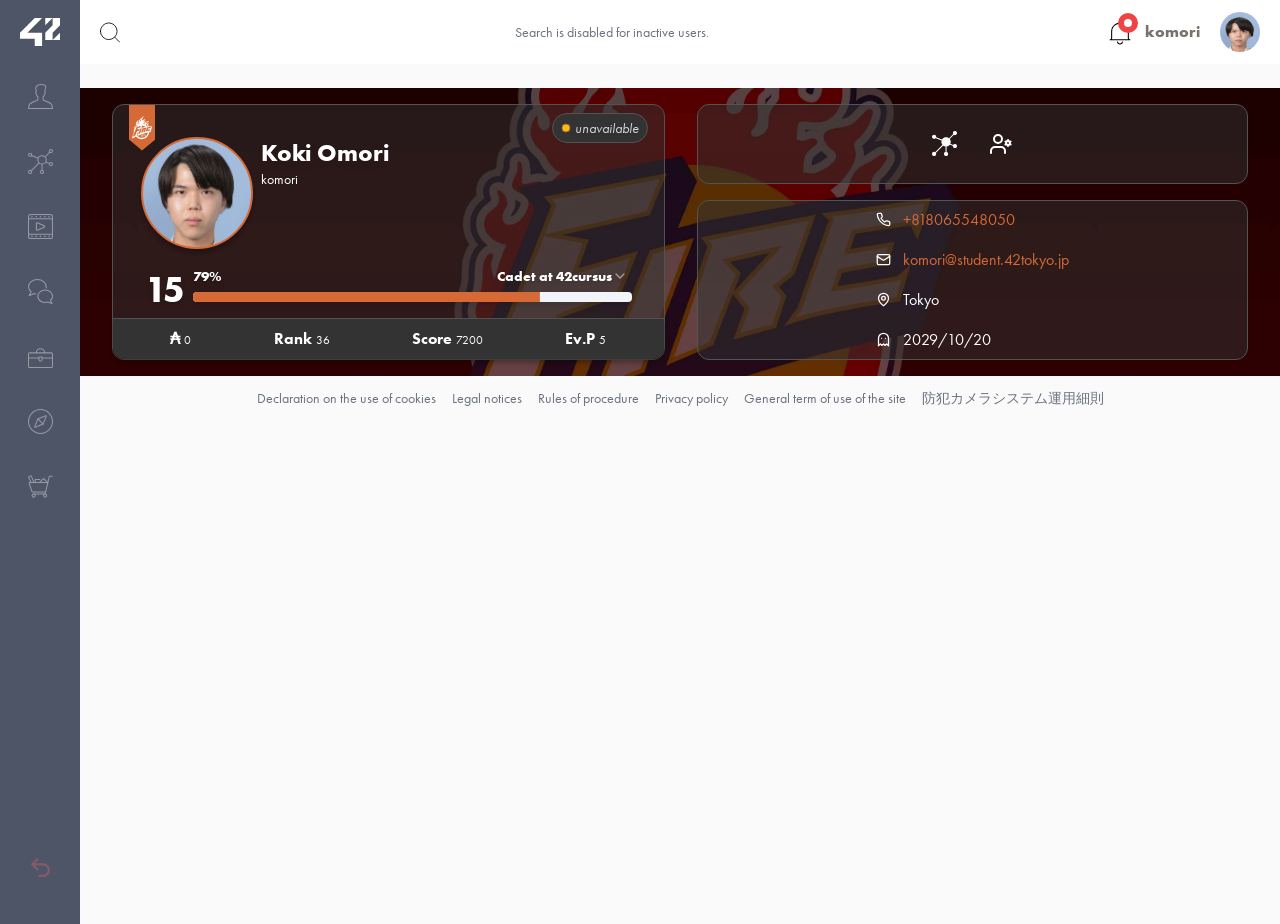
==== 02_profile.html @ 43458f04 "Add files via upload" ====
<!DOCTYPE html> <html lang=en><!--
 Page saved with SingleFile 
 url: https://profile-v3.intra.42.fr/ 
 saved date: Sat Oct 24 2026 20:33:56 GMT+0900 (日本標準時)
--><meta charset=utf-8>
<meta name=viewport content="width=device-width, initial-scale=1.0">
<title>42 | Profile</title>
<style>@tailwind base;@tailwind components;@tailwind utilities;*,:before,:after{box-sizing:border-box;border-width:0;border-style:solid;border-color:#e5e7eb}html,:host{line-height:1.5;-webkit-text-size-adjust:100%;-moz-tab-size:4;-o-tab-size:4;tab-size:4;font-family:futura-pt;font-feature-settings:normal;font-variation-settings:normal;-webkit-tap-highlight-color:transparent}body{margin:0;line-height:inherit}a{color:inherit;text-decoration:inherit}b{font-weight:bolder}button{font-family:inherit;font-feature-settings:inherit;font-variation-settings:inherit;font-size:100%;font-weight:inherit;line-height:inherit;color:inherit;margin:0;padding:0}button{text-transform:none}button,[type=button]{-webkit-appearance:button;background-color:transparent;background-image:none}:-moz-focusring{outline:auto}:-moz-ui-invalid{box-shadow:none}::-webkit-inner-spin-button,::-webkit-outer-spin-button{height:auto}::-webkit-search-decoration{-webkit-appearance:none}::-webkit-file-upload-button{-webkit-appearance:button;font:inherit}h1,h2,p{margin:0}ol{list-style:none;margin:0}input::-moz-placeholder,textarea::-moz-placeholder{opacity:1;color:#9ca3af}button{cursor:pointer}:disabled{cursor:default}img,svg,iframe{display:block;vertical-align:middle}img{max-width:100%}:root{--background:0 0% 100%;--muted-foreground:215.4 16.3% 46.9%;--border:214.3 31.8% 91.4%;--input:214.3 31.8% 91.4%;--secondary:210 40% 96.1%;--legacy-destructive:353.8,60%,61.8%;--legacy-main:180.6,100%,36.9%;--ring:215 20.2% 65.1%}:root{--background:0 0% 100%;--muted-foreground:215.4 16.3% 46.9%;--border:214.3 31.8% 91.4%;--input:214.3 31.8% 91.4%;--secondary:210 40% 96.1%;--ring:215 20.2% 65.1%}*{border-color:hsl(var(--border))}#root{width:100%}body{background-color:hsl(var(--background));--tw-text-opacity:1;color:rgb(0 0 0/var(--tw-text-opacity));font-feature-settings:"rlig"1,"calt"1;height:100vh}*,:before,:after{--tw-translate-x:0;--tw-translate-y:0;--tw-rotate:0;--tw-skew-x:0;--tw-skew-y:0;--tw-scale-x:1;--tw-scale-y:1;--tw-ring-inset: ;--tw-ring-offset-width:0px;--tw-ring-offset-color:#fff;--tw-ring-color:rgb(59 130 246/.5);--tw-ring-offset-shadow:0 0#0000;--tw-ring-shadow:0 0#0000;--tw-shadow:0 0#0000;--tw-blur: ;--tw-brightness: ;--tw-contrast: ;--tw-grayscale: ;--tw-hue-rotate: ;--tw-invert: ;--tw-saturate: ;--tw-sepia: ;--tw-drop-shadow: }::backdrop{--tw-translate-x:0;--tw-translate-y:0;--tw-rotate:0;--tw-skew-x:0;--tw-skew-y:0;--tw-scale-x:1;--tw-scale-y:1;--tw-ring-inset: ;--tw-ring-offset-width:0px;--tw-ring-offset-color:#fff;--tw-ring-color:rgb(59 130 246/.5);--tw-ring-offset-shadow:0 0#0000;--tw-ring-shadow:0 0#0000;--tw-shadow:0 0#0000;--tw-blur: ;--tw-brightness: ;--tw-contrast: ;--tw-grayscale: ;--tw-hue-rotate: ;--tw-invert: ;--tw-saturate: ;--tw-sepia: ;--tw-drop-shadow: }.prose :where(ol[type=A s]):not(:where([class~=not-prose],[class~=not-prose] *)){list-style-type:upper-alpha}.prose :where(ol[type=a s]):not(:where([class~=not-prose],[class~=not-prose] *)){list-style-type:lower-alpha}.prose :where(ol[type=I s]):not(:where([class~=not-prose],[class~=not-prose] *)){list-style-type:upper-roman}.prose :where(ol[type=i s]):not(:where([class~=not-prose],[class~=not-prose] *)){list-style-type:lower-roman}.fixed{position:fixed}.absolute{position:absolute}.relative{position:relative}.left-1\/2{left:50%}.left-4{left:1rem}.left-\[-100\%\]{left:-100%}.right-0{right:0}.right-4{right:1rem}.top-0{top:0}.top-1\/2{top:50%}.top-2{top:.5rem}.z-40{z-index:40}.z-50{z-index:50}.z-\[100\]{z-index:100}.mb-1{margin-bottom:.25rem}.mr-2{margin-right:.5rem}.mr-5{margin-right:1.25rem}.mr-\[-5px\]{margin-right:-5px}.mt-\[-5px\]{margin-top:-5px}.flex{display:flex}.grid{display:grid}.hidden{display:none}.aspect-square{aspect-ratio:1/1}.h-1\/2{height:50%}.h-10{height:2.5rem}.h-16{height:4rem}.h-2\.5{height:.625rem}.h-4{height:1rem}.h-5{height:1.25rem}.h-52{height:13rem}.h-6{height:1.5rem}.h-8{height:2rem}.h-full{height:100%}.max-h-screen{max-height:100vh}.min-h-screen{min-height:100vh}.w-10{width:2.5rem}.w-20{width:5rem}.w-4{width:1rem}.w-5{width:1.25rem}.w-52{width:13rem}.w-full{width:100%}.flex-1{flex:1 1 0%}.shrink-0{flex-shrink:0}.grow{flex-grow:1}.-translate-x-1\/2{--tw-translate-x:-50%}.-translate-y-1\/2{--tw-translate-y:-50%;transform:translate(var(--tw-translate-x),var(--tw-translate-y)) rotate(var(--tw-rotate)) skew(var(--tw-skew-x)) skewY(var(--tw-skew-y)) scaleX(var(--tw-scale-x)) scaleY(var(--tw-scale-y))}@keyframes pulse{50%{opacity:.5}}@keyframes spin{to{transform:rotate(360deg)}}.cursor-default{cursor:default}.cursor-pointer{cursor:pointer}.flex-row{flex-direction:row}.flex-col{flex-direction:column}.flex-col-reverse{flex-direction:column-reverse}.place-items-center{place-items:center}.items-end{align-items:flex-end}.items-center{align-items:center}.justify-center{justify-content:center}.justify-between{justify-content:space-between}.justify-around{justify-content:space-around}.gap-1{gap:.25rem}.gap-2{gap:.5rem}.gap-3{gap:.75rem}.gap-4{gap:1rem}.gap-6{gap:1.5rem}.overflow-hidden{overflow:hidden}.overflow-x-auto{overflow-x:auto}.rounded{border-radius:.25rem}.rounded-full{border-radius:9999px}.rounded-xl{border-radius:.75rem}.rounded-b-xl{border-bottom-right-radius:.75rem;border-bottom-left-radius:.75rem}.border{border-width:1px}.border-2{border-width:2px}.border-t{border-top-width:1px}.border-none{border-style:none}.border-ft-gray-border{--tw-border-opacity:1;border-color:rgb(83 83 83/var(--tw-border-opacity))}.border-input{border-color:hsl(var(--input))}.border-neutral-600{--tw-border-opacity:1;border-color:rgb(82 82 82/var(--tw-border-opacity))}.border-t-neutral-600{--tw-border-opacity:1;border-top-color:rgb(82 82 82/var(--tw-border-opacity))}.bg-\[\#4E5566\]{--tw-bg-opacity:1;background-color:rgb(78 85 102/var(--tw-bg-opacity))}.bg-ft-black{--tw-bg-opacity:1;background-color:rgb(18 18 18/var(--tw-bg-opacity))}.bg-ft-gray{--tw-bg-opacity:1;background-color:rgb(51 51 51/var(--tw-bg-opacity))}.bg-ft-gray\/50{background-color:#33333380}.bg-gray-300{--tw-bg-opacity:1;background-color:rgb(209 213 219/var(--tw-bg-opacity))}.bg-red-500{--tw-bg-opacity:1;background-color:rgb(239 68 68/var(--tw-bg-opacity))}.bg-secondary{background-color:hsl(var(--secondary))}.bg-transparent{background-color:transparent}.bg-white{--tw-bg-opacity:1;background-color:rgb(255 255 255/var(--tw-bg-opacity))}.bg-cover{background-size:cover}.bg-center{background-position:center}.bg-no-repeat{background-repeat:no-repeat}.fill-white{fill:#fff}.stroke-white{stroke:#fff}.p-4{padding:1rem}.px-1{padding-left:.25rem;padding-right:.25rem}.px-2{padding-left:.5rem;padding-right:.5rem}.px-4{padding-left:1rem;padding-right:1rem}.px-5{padding-left:1.25rem;padding-right:1.25rem}.px-8{padding-left:2rem;padding-right:2rem}.py-1{padding-top:.25rem;padding-bottom:.25rem}.py-2{padding-top:.5rem;padding-bottom:.5rem}.py-3{padding-top:.75rem;padding-bottom:.75rem}.py-4{padding-top:1rem;padding-bottom:1rem}.py-5{padding-top:1.25rem;padding-bottom:1.25rem}.py-6{padding-top:1.5rem;padding-bottom:1.5rem}.pb-16{padding-bottom:4rem}.pl-20{padding-left:5rem}.pl-7{padding-left:1.75rem}.pr-1{padding-right:.25rem}.pt-16{padding-top:4rem}.pt-8{padding-top:2rem}.text-center{text-align:center}.font-bold{font-family:futura-pt-bold}.text-2xl{font-size:1.5rem;line-height:2rem}.text-4xl{font-size:2.25rem;line-height:2.5rem}.text-sm{font-size:.875rem;line-height:1.25rem}.text-xs{font-size:.75rem;line-height:1rem}.font-bold{font-weight:700}.italic{font-style:italic}.text-black{--tw-text-opacity:1;color:rgb(0 0 0/var(--tw-text-opacity))}.text-gray-300{--tw-text-opacity:1;color:rgb(209 213 219/var(--tw-text-opacity))}.text-gray-500{--tw-text-opacity:1;color:rgb(107 114 128/var(--tw-text-opacity))}.text-legacy-main{color:hsl(var(--legacy-main))}.text-stone-500{--tw-text-opacity:1;color:rgb(120 113 108/var(--tw-text-opacity))}.text-white{--tw-text-opacity:1;color:rgb(255 255 255/var(--tw-text-opacity))}.opacity-40{opacity:.4}.opacity-50{opacity:.5}.shadow-base{--tw-shadow:0px 4px 4px 0px rgba(0,0,0,.25);box-shadow:var(--tw-ring-offset-shadow,0 0#0000),var(--tw-ring-shadow,0 0#0000),var(--tw-shadow)}.shadow-text-base{--tw-shadow:0px 4px 4px rgba(0,0,0,.25);box-shadow:var(--tw-ring-offset-shadow,0 0#0000),var(--tw-ring-shadow,0 0#0000),var(--tw-shadow)}.ring-offset-background{--tw-ring-offset-color:hsl(var(--background))}.drop-shadow-md{--tw-drop-shadow:drop-shadow(0 4px 3px rgb(0 0 0/.07)) drop-shadow(0 2px 2px rgb(0 0 0/.06));filter:var(--tw-blur) var(--tw-brightness) var(--tw-contrast) var(--tw-grayscale) var(--tw-hue-rotate) var(--tw-invert) var(--tw-saturate) var(--tw-sepia) var(--tw-drop-shadow)}.transition{transition-property:color,background-color,border-color,text-decoration-color,fill,stroke,opacity,box-shadow,transform,filter,backdrop-filter,-webkit-backdrop-filter}.duration-1000{transition-duration:1s}.ease-out{transition-timing-function:cubic-bezier(0,0,.2,1)}@keyframes enter{0%{opacity:var(--tw-enter-opacity,1);transform:translate3d(var(--tw-enter-translate-x,0),var(--tw-enter-translate-y,0),0) scale3d(var(--tw-enter-scale,1),var(--tw-enter-scale,1),var(--tw-enter-scale,1)) rotate(var(--tw-enter-rotate,0))}}@keyframes exit{to{opacity:var(--tw-exit-opacity,1);transform:translate3d(var(--tw-exit-translate-x,0),var(--tw-exit-translate-y,0),0) scale3d(var(--tw-exit-scale,1),var(--tw-exit-scale,1),var(--tw-exit-scale,1)) rotate(var(--tw-exit-rotate,0))}}.duration-1000{animation-duration:1s}.ease-out{animation-timing-function:cubic-bezier(0,0,.2,1)}.placeholder\:text-muted-foreground::-moz-placeholder{color:hsl(var(--muted-foreground))}.placeholder\:text-muted-foreground::placeholder{color:hsl(var(--muted-foreground))}.placeholder\:text-neutral-300::-moz-placeholder{--tw-text-opacity:1;color:rgb(212 212 212/var(--tw-text-opacity))}.hover\:fill-legacy-main:hover{fill:hsl(var(--legacy-main))}.hover\:stroke-legacy-main:hover{stroke:hsl(var(--legacy-main))}.hover\:text-emerald-500:hover{--tw-text-opacity:1;color:rgb(16 185 129/var(--tw-text-opacity))}.hover\:text-legacy-main:hover{color:hsl(var(--legacy-main))}.hover\:underline:hover{text-decoration-line:underline}.hover\:opacity-100:hover{opacity:1}.focus\:outline-none:focus{outline:2px solid transparent;outline-offset:2px}.focus\:ring-0:focus{--tw-ring-offset-shadow:var(--tw-ring-inset)0 0 0 var(--tw-ring-offset-width) var(--tw-ring-offset-color);--tw-ring-shadow:var(--tw-ring-inset)0 0 0 calc(0px + var(--tw-ring-offset-width)) var(--tw-ring-color);box-shadow:var(--tw-ring-offset-shadow),var(--tw-ring-shadow),var(--tw-shadow,0 0#0000)}.focus\:ring-ring:focus{--tw-ring-color:hsl(var(--ring))}.focus\:ring-offset-0:focus{--tw-ring-offset-width:0px}.disabled\:cursor-not-allowed:disabled{cursor:not-allowed}.disabled\:opacity-50:disabled{opacity:.5}@media (min-width:640px){.sm\:bottom-0{bottom:0}.sm\:right-0{right:0}.sm\:top-auto{top:auto}.sm\:flex-row{flex-direction:row}.sm\:flex-col{flex-direction:column}.sm\:gap-3{gap:.75rem}}@media (min-width:768px){.md\:left-0{left:0}.md\:block{display:block}.md\:flex{display:flex}.md\:hidden{display:none}.md\:h-40{height:10rem}.md\:w-40{width:10rem}.md\:w-auto{width:auto}.md\:max-w-\[420px\]{max-width:420px}.md\:gap-8{gap:2rem}.md\:px-8{padding-left:2rem;padding-right:2rem}.md\:pl-20{padding-left:5rem}}@media (min-width:1024px){.lg\:h-28{height:7rem}.lg\:w-28{width:7rem}.lg\:flex-row{flex-direction:row}.lg\:gap-4{gap:1rem}.lg\:py-0{padding-top:0;padding-bottom:0}.lg\:pl-2{padding-left:.5rem}.lg\:text-left{text-align:left}}@media (min-width:1280px){.xl\:h-72{height:18rem}.xl\:flex-row{flex-direction:row}.xl\:py-0{padding-top:0;padding-bottom:0}}@keyframes rotation{0%{transform:rotate(0)}50%{transform:rotate(359deg)}to{transform:rotate(0)}}#root{height:100%;background-color:#fafafa}.sidebar-animation,.content-animation{transition:all .3s cubic-bezier(.445,.05,.55,.95)}@keyframes overlayShow{0%{opacity:0}to{opacity:1}}@keyframes contentShow{0%{opacity:0;transform:translate(-50%,-48%) scale(.96)}to{opacity:1;transform:translate(-50%,-50%) scale(1)}}@keyframes tail_fin{0%{transform:scale(var(--fish-tail)) rotate(-45deg) rotateY(-25deg)}to{transform:scale(var(--fish-tail)) rotate(-45deg) rotateY(25deg)}}@keyframes mouth{0%{transform:rotate(var(--fish-mouth-angle)) scaleY(.3) scaleX(var(--fish-mouth))}to{transform:rotate(var(--fish-mouth-angle)) scaleY(1.3) scaleX(var(--fish-mouth))}}@keyframes swim_right{0%{transform:scaleX(1) translate(25vw) scale(var(--fish-size))}to{transform:scaleX(1) translate(110vw) scale(var(--fish-size))}}@keyframes swim_left{0%{transform:scaleX(-1) translate(-110vw) scale(var(--fish-size))}to{transform:scaleX(-1) translate(25vw) scale(var(--fish-size))}}</style>
<style data-react-helmet=true>@font-face{font-family:"futura-pt";src:url([data-uri])format("woff2");font-style:normal;font-weight:700;font-stretch:normal}@font-face{font-family:"futura-pt";src:url([data-uri])format("woff2");font-style:normal;font-weight:400;font-stretch:normal}@font-face{font-family:"futura-pt";src:url([data-uri])format("woff2");font-style:italic;font-weight:400;font-stretch:normal}@font-face{font-family:"futura-pt-bold";src:url([data-uri])format("woff2");font-style:normal;font-weight:700;font-stretch:normal}</style><style>@keyframes _spin_1nqjn_1{0%{transform:rotate(0)}to{transform:rotate(360deg)}}@keyframes _wave_1nqjn_1{0%{transform:rotate(0)}50%{transform:rotate(20deg)}to{transform:rotate(0)}}@keyframes _heartBeat_1nqjn_1{0%{transform:scale(1)}50%{transform:scale(1.08)}to{transform:scale(1)}}@keyframes _flash_1nqjn_1{0%,50%,to{opacity:1}25%,75%{opacity:.2}}@keyframes _bounce_1nqjn_1{0%,20%,53%,to{transform:translate(0,0)}40%,43%{transform:translateY(-30px) scaleY(1.1)}70%{transform:translateY(-15px) scaleY(1.05)}80%{transform:translate(0,0) scaleY(.95)}90%{transform:translateY(-4px) scaleY(1.02)}}@keyframes _rubberBand_1nqjn_1{0%{transform:scale(1)}30%{transform:scale(1.25,.75)}40%{transform:scale(.75,1.25)}50%{transform:scale(1.15,.85)}65%{transform:scale(.95,1.05)}75%{transform:scale(1.05,.95)}to{transform:scale(1)}}@keyframes _headShake_1nqjn_1{0%{transform:translate(0)}6.5%{transform:translate(-6px) rotateY(-9deg)}18.5%{transform:translate(5px) rotateY(7deg)}31.5%{transform:translate(-3px) rotateY(-5deg)}43.5%{transform:translate(2px) rotateY(3deg)}50%{transform:translate(0)}}@keyframes _tada_1nqjn_1{0%{transform:scale(1)}10%,20%{transform:scale3d(.9,.9,.9) rotate(-3deg)}30%,50%,70%,90%{transform:scale3d(1.1,1.1,1.1) rotate(3deg)}40%,60%,80%{transform:scale3d(1.1,1.1,1.1) rotate(-3deg)}to{transform:scale(1)}}</style><meta name=referrer content=no-referrer><link rel=icon type=image/svg+xml href="[data-uri]"><style>.sf-hidden{display:none!important}</style><link rel=canonical href=https://profile-v3.intra.42.fr/><meta http-equiv=content-security-policy content="default-src 'none'; font-src 'self' data:; img-src 'self' data:; style-src 'unsafe-inline'; media-src 'self' data:; script-src 'unsafe-inline' data:; object-src 'self' data:; frame-src 'self' data:; form-action 'none'; base-uri 'none';"></head>
<body>
 <div id=improved-intra-v3-incompatibility-warning><span>Improved Intra is not compatible with Intra v3 and probably never will be. We recommend </span><a href=https://profile.intra.42.fr/v3_early_access>switching back to Intra v2</a><span> for a better experience.</span><button id=improved-intra-v3-incompatibility-warning-close style="float:right;padding:0px 6px">✕</button></div><div id=root><div class=App><span id=licorns class="absolute top-1/2 left-1/2 -translate-x-1/2 -translate-y-1/2 z-50"></span><div class="fixed top-0 flex flex-col items-center z-50 w-20"><a href=https://profile-v3.intra.42.fr/ class="bg-[#4E5566] h-16 w-full flex items-center justify-center"><svg xmlns=http://www.w3.org/2000/svg xml:space=preserve viewBox="0 0 137.6 96.6" fill=#fff stroke=transparent width=40 height=32><path d="M229.2 443.9h50.7v25.4h25.3v-45.9h-50.6l50.6-50.7h-25.3l-50.7 50.7zM316.1 398.1l25.3-25.4h-25.3z" fill=#fff transform="translate(-229.2 -372.7)"></path><path d="m341.4 398.1-25.3 25.3v25.3h25.3v-25.3l25.4-25.3v-25.4h-25.4zM366.8 423.4l-25.4 25.3h25.4z" fill=#fff transform="translate(-229.2 -372.7)"></path></svg></a><div class="md:left-0 relative sidebar-animation w-full left-[-100%]" data-burger-open=false><div class="bg-[#4E5566] h-full min-h-screen flex flex-col justify-between"><div class="flex flex-col w-full"><a href=https://profile-v3.intra.42.fr/ class="py-5 w-full flex justify-center hover:opacity-100 opacity-40"><svg xmlns=http://www.w3.org/2000/svg viewBox="0 0 24 24" width=25 height=25 fill=none stroke=#fff><path fill=none stroke=#fff stroke-linecap=round stroke-linejoin=round d="M23.5 23.5a10.135 10.135 0 0 0-1-4.057c-.746-1.492-4-2.5-8-4v-3a3.75 3.75 0 0 0 1.5-3c.5 0 1-2 0-2.5 0-.3 1.339-2.8 1-4.5-.5-2.5-7.5-2.5-8-.5-3 0-1 4.594-1 5-1 .5-.5 2.5 0 2.5a3.75 3.75 0 0 0 1.5 3v3c-4 1.5-7.255 2.508-8 4a10.135 10.135 0 0 0-1 4.057Z"></path></svg></a><a href=https://projects.intra.42.fr/ class="py-5 w-full flex justify-center hover:opacity-100 opacity-40"><svg xmlns=http://www.w3.org/2000/svg viewBox="0 0 24 24" width=25 height=25 fill=none stroke=#fff><path fill=none stroke=#fff stroke-linecap=round stroke-linejoin=round d="M9.499 10.499a4 4 0 1 0 8 0 4 4 0 1 0-8 0ZM.5 5.499a1.5 1.5 0 1 0 3 0 1.5 1.5 0 1 0-3 0ZM20.5 1.999a1.5 1.5 0 1 0 3 0 1.5 1.5 0 1 0-3 0ZM.5 21.999a1.5 1.5 0 1 0 3 0 1.5 1.5 0 1 0-3 0ZM11.999 21.999a1.5 1.5 0 1 0 3 0 1.5 1.5 0 1 0-3 0ZM3.06 20.938l7.62-7.601M16.333 7.676l4.605-4.616M3.35 6.149l6.472 2.775M20.562 14.028l-3.618-1.495M13.499 20.499v-6M20.5 14.499a1.5 1.5 0 1 0 3 0 1.5 1.5 0 1 0-3 0Z"></path></svg></a><a href=https://elearning.intra.42.fr/ class="py-5 w-full flex justify-center hover:opacity-100 opacity-40"><svg xmlns=http://www.w3.org/2000/svg width=25 height=25 fill=none viewBox="0 0 24 24" stroke=#fff><path stroke=#fff stroke-linecap=round stroke-linejoin=round d="M21.5.5h-19a2 2 0 0 0-2 2v19a2 2 0 0 0 2 2h19a2 2 0 0 0 2-2v-19a2 2 0 0 0-2-2ZM.5 4.5h23M.5 19.5h23"></path><path stroke=#fff stroke-linecap=round stroke-linejoin=round d="M8.916 8.4A.654.654 0 0 0 8 9v6a.654.654 0 0 0 .916.6l6.626-2.9a.765.765 0 0 0 0-1.4L8.916 8.4Z"></path><path stroke=#fff d="M3.76 2.75a.25.25 0 0 1 0-.5M3.76 2.75a.25.25 0 0 0 0-.5M7.88 2.75a.25.25 0 0 1 0-.5M7.88 2.75a.25.25 0 1 0 0-.5M12 2.75a.25.25 0 1 1 0-.5M12 2.75a.25.25 0 1 0 0-.5M16.12 2.75a.25.25 0 1 1 0-.5M16.12 2.75a.25.25 0 1 0 0-.5M20.24 2.75a.25.25 0 1 1 0-.5M20.24 2.75a.25.25 0 1 0 0-.5"></path><g stroke=#fff><path d="M3.76 21.75a.25.25 0 1 1 0-.5M3.76 21.75a.25.25 0 1 0 0-.5"></path></g><g stroke=#fff><path d="M7.88 21.75a.25.25 0 1 1 0-.5M7.88 21.75a.25.25 0 1 0 0-.5"></path></g><g stroke=#fff><path d="M12 21.75a.25.25 0 1 1 0-.5M12 21.75a.25.25 0 1 0 0-.5"></path></g><g stroke=#fff><path d="M16.12 21.75a.25.25 0 1 1 0-.5M16.12 21.75a.25.25 0 1 0 0-.5"></path></g><g stroke=#fff><path d="M20.24 21.75a.25.25 0 1 1 0-.5M20.24 21.75a.25.25 0 1 0 0-.5"></path></g></svg></a><a href=https://stackoverflowteams.com/c/42network class="py-5 w-full flex justify-center hover:opacity-100 opacity-40"><svg xmlns=http://www.w3.org/2000/svg viewBox="0 0 24 24" width=25 height=25 fill=none stroke=#fff><path fill=none stroke=#fff stroke-linecap=round stroke-linejoin=round d="M9.5 16.5c0 4.288 5 7.5 9.5 5.5l4 1.5-1.5-3a4.994 4.994 0 0 0 2-4c0-3.154-3.134-6-7-6s-7 2.846-7 6Z"></path><path fill=none stroke=#fff stroke-linecap=round stroke-linejoin=round d="M17.4 8.5a5.822 5.822 0 0 0 .1-1c0-3.866-3.8-7-8.5-7S.5 3.634.5 7.5a6.434 6.434 0 0 0 2.517 4.97L1 16l4.939-1.976a9.993 9.993 0 0 0 1.561.361"></path></svg></a><a href=https://companies.intra.42.fr/ class="py-5 w-full flex justify-center hover:opacity-100 opacity-40"><svg xmlns=http://www.w3.org/2000/svg viewBox="0 0 24 24" width=25 height=25 fill=none stroke=#fff><title>tool-box</title><path fill=none stroke=#fff stroke-linecap=round stroke-linejoin=round d="M.5 13.501h10M13.5 13.501h10M1.5 8.501h21s1 0 1 1v12s0 1-1 1h-21s-1 0-1-1v-12s0-1 1-1"></path><path fill=none stroke=#fff stroke-linecap=round stroke-linejoin=round d="M13.5 15a1.5 1.5 0 0 1-3 0v-2.5h3ZM8 8.5a4 4 0 0 1 8 0"></path></svg></a><a href=https://meta.intra.42.fr/ class="py-5 w-full flex justify-center hover:opacity-100 opacity-40"><svg xmlns=http://www.w3.org/2000/svg width=25 height=25 viewBox="0 0 24 24" fill=none stroke=#fff><path fill=none stroke=#fff stroke-linecap=round stroke-linejoin=round d="M.5 12a11.5 11.5 0 1 0 23 0 11.5 11.5 0 1 0-23 0Z"></path><path fill=none stroke=#fff stroke-linecap=round stroke-linejoin=round d="m9.5 9.5 7.39-3.043a.5.5 0 0 1 .653.653L14.5 14.5"></path><path fill=none stroke=#fff stroke-linecap=round stroke-linejoin=round d="m14.5 14.5-5-5-3.043 7.39a.5.5 0 0 0 .653.653Z"></path></svg></a><a href=https://shop.intra.42.fr/ class="py-5 w-full flex justify-center hover:opacity-100 opacity-40"><svg xmlns=http://www.w3.org/2000/svg viewBox="0 0 24 24" width=25 height=25 fill=none stroke=#fff><title>shopping-cart-full</title><path fill=none stroke=#fff stroke-linecap=round stroke-linejoin=round d="M3.921 20.759a1.5 1.5 0 1 0 3 0 1.5 1.5 0 1 0-3 0M14.921 20.759a1.5 1.5 0 1 0 3 0 1.5 1.5 0 1 0-3 0"></path><path fill=none stroke=#fff stroke-linecap=round stroke-linejoin=round d="M23.421 2.259h-2.6a.5.5 0 0 0-.487.386l-3.913 16.614h-11"></path><path fill=none stroke=#fff stroke-linecap=round stroke-linejoin=round d="M16.921 17.259H4.281a.5.5 0 0 1-.474-.342l-2.667-8a.5.5 0 0 1 .475-.658h17.368"></path><path fill=none stroke=#fff stroke-linecap=round stroke-linejoin=round d="m10.921 8.259 3.65-3.65a.5.5 0 0 1 .7 0L19 8.259M5.921 8.259 3.13 2.036a.5.5 0 0 0-.671-.247l-1.6.759a.5.5 0 0 0-.24.658l2.3 5.053M6.921 8.259v-2.5a.5.5 0 0 1 .5-.5h4"></path></svg></a></div><div class="flex flex-col w-full pb-16"><a href=https://profile.intra.42.fr/v3_early_access class="py-5 w-full flex justify-center hover:opacity-100 opacity-40"><svg xmlns=http://www.w3.org/2000/svg width=25 height=25 viewBox="0 0 24 24" fill=none stroke=hsl(var(--legacy-destructive)) stroke-width=2 stroke-linecap=round stroke-linejoin=round class="lucide lucide-undo2"><path d="M9 14 4 9l5-5"></path><path d="M4 9h10.5a5.5 5.5 0 0 1 5.5 5.5v0a5.5 5.5 0 0 1-5.5 5.5H11"></path></svg></a></div></div></div></div><div class="w-full top-0 fixed z-40 pl-20 h-16"><div class="flex flex-row items-center justify-between h-full px-5 bg-white gap-4"><div class="h-full flex items-center md:hidden sf-hidden"><svg xmlns=http://www.w3.org/2000/svg width=24 height=24 viewBox="0 0 24 24" fill=none stroke=currentColor stroke-width=2 stroke-linecap=round stroke-linejoin=round class="text-legacy-main cursor-pointer"><line x1=4 x2=20 y1=12 y2=12></line><line x1=4 x2=20 y1=6 y2=6></line><line x1=4 x2=20 y1=18 y2=18></line>Menu</svg></div><div class="flex flex-col grow h-full relative"><div class="flex flex-row grow h-16 gap-3"><div class="flex flex-row items-center w-full md:w-auto"><svg xmlns=http://www.w3.org/2000/svg viewBox="0 0 24 24" width=20 height=21><path fill=none stroke=#000 stroke-linecap=round stroke-linejoin=round d="M.5 10.5a10 10 0 1 0 20 0 10 10 0 1 0-20 0ZM23.5 23.5l-5.929-5.929"></path></svg></div><div class="grow h-16 hidden md:flex"><div class="w-full h-full flex items-center justify-center"><div class="text-sm text-gray-500">Search is disabled for inactive users.</div></div></div></div></div><div class="h-full flex flex-row items-center gap-3"><button type=button id=radix-:r0: aria-haspopup=menu aria-expanded=false data-state=closed><div class="h-full flex flex-row items-center relative"><svg xmlns=http://www.w3.org/2000/svg width=25 height=28 viewBox="0 0 24 24"><title>alert-bell-notification-2</title><path fill=none stroke=#000 stroke-linecap=round stroke-linejoin=round d="M16 4.998a3 3 0 1 0 6 0 3 3 0 1 0-6 0"></path><path fill=none stroke=#000 stroke-linecap=round stroke-linejoin=round d="M19.437 10.489A8 8 0 0 1 19.5 11.5V18a1.5 1.5 0 0 0 1.5 1.5H2A1.5 1.5 0 0 0 3.5 18v-6.5a8.008 8.008 0 0 1 10-7.749M11.5.499v3M13.95 21.5a2.5 2.5 0 0 1-4.9 0"></path></svg><div class="user-action-count flex items-center justify-center absolute top-0 right-0 mr-[-5px] mt-[-5px] text-white h-5 w-5 rounded-full bg-red-500"><svg width=10 height=10 xmlns=http://www.w3.org/2000/svg><circle cx=5 cy=5 r=4 fill=white></circle></svg></div></div></button><div class="h-full flex flex-row items-center"><button type=button id=radix-:r2: aria-haspopup=menu aria-expanded=false data-state=closed><div class="dropdown flex flex-row items-center text-stone-500 hover:text-legacy-main"><span data-login=komori class="mr-5 font-bold">komori</span><span class="relative h-10 w-10 shrink-0 overflow-hidden rounded-full hidden md:block"><img class="aspect-square h-full w-full" src=[data-uri]></span></div></button></div></div></div></div><div class="content md:pl-20 pt-16 content-animation" data-burger-open=false><div><header class="w-full xl:h-72 bg-center bg-cover bg-ft-black flex xl:flex-row text-white" style="background-image:url([data-uri])"><div class="md:px-8 py-4 w-full flex flex-col lg:flex-row gap-6 md:gap-8"><div class="border border-neutral-600 bg-ft-gray/50 rounded-xl relative flex flex-col w-full sm:gap-3 justify-between"><div class="absolute left-4 top-0"><a href=https://profile.intra.42.fr/blocs/85/coalitions/308><div class="grid place-items-center"><svg xmlns=http://www.w3.org/2000/svg width=26 height=46 fill=#d56a36 opacity=100><path fill=#d56a36 d="M0 27V0h35.5v27L13 45.5 0 34.5Z"></path></svg><svg xmlns=http://www.w3.org/2000/svg viewBox="0 0 1177.6 1360.99" fill=#ffffff stroke=#ffffff class="absolute fill-white stroke-white" width=20 opacity=100><defs><style>.cls-1{fill:#fff}</style></defs><g id=レイヤー_2 data-name="レイヤー 2"><g id=レイヤー_1-2 data-name="レイヤー 1"><path class=cls-1 d=M1092.58,936c-28.34,5.3-56.59,10.51-84.91,16.78-.45,4.06-.93,8-1.3,11.86a428.41,428.41,0,0,1-18.82,91.22c-42.93,133.76-148.34,239.67-282,283.39a442.87,442.87,0,0,1-72.88,17.09,439.88,439.88,0,0,1-398.07-148.82c-1-1.22-2.14-2.4-3.24-3.62-2.2.16-3.71,1.55-5.35,2.54Q154.12,1249.66,82.25,1293l-42.07,25.33c-1.23.73-2.48,1.43-4,2.29a11.32,11.32,0,0,1-1.78-1.83Q17.37,1290.9.39,1263a11.08,11.08,0,0,1-.39-1.1c19.35-54.4,39.24-109.12,59.36-163.76S99.76,989.27,121,935c-.62-1.06-1.15-2.19-1.87-3.18-3.91-5.39-7.69-10.87-11.83-16.08C97.9,904,95.61,891,99.89,876.65c2.87-9.64,5.81-19.28,8.39-29a160.1,160.1,0,0,0,5.21-37.86c.12-6.3.5-12.59.9-18.87a49.11,49.11,0,0,1,3.3-14.68A30.54,30.54,0,0,1,126,763.82a18.87,18.87,0,0,1,4.5-2.89c2.7-1.21,5,.13,5.6,3.07a16.67,16.67,0,0,1-1,9,46.19,46.19,0,0,0-2.38,19.68,57,57,0,0,0,1.74,10.07c1.4,5,3.24,9.87,5.14,15.55a14.81,14.81,0,0,0,1.51-2.67,438.87,438.87,0,0,1,24.2-71.44c.35-.78.57-1.62,1-2.85l-3.87-.66c-17-2.68-30.27-11.28-39.6-25.51-10.33-15.76-7.51-34.24,6.52-46.83,1.47-1.32,3.07-2.5,4.61-3.74,2-1.58,4-3.08,5.87-4.75a57.92,57.92,0,0,0,5-4.93c5.06-5.68,6.4-12.34,4.75-19.63-.51-2.27-1.44-4.44-2.13-6.68a37.78,37.78,0,0,1-1.4-5.18c-.38-2.43,1.37-3.8,3.62-3a16.76,16.76,0,0,1,3.38,1.64c8.29,5.4,13.05,13.25,15.26,22.7a15.87,15.87,0,0,1-1.81,12c-1.37,2.33-2.73,4.65-4,7a34.45,34.45,0,0,0-3.83,21.94c.88,6.7,4.44,10.36,11.11,11.26A26,26,0,0,0,185,694.55a49.63,49.63,0,0,0,9.54-6,60.29,60.29,0,0,0,19.5-29.2,29.48,29.48,0,0,0,1-15.44,7.15,7.15,0,0,0-1.11-3c-4-4.84-7.61-10-13.74-12.62a117,117,0,0,1-11.35-6.21,32.11,32.11,0,0,1-4-2.69A13.7,13.7,0,0,1,179.56,605a46.39,46.39,0,0,1,2.46-7.68c1.27-3.17,2.84-6.22,4.21-9.35,1.3-3,2.63-5.92,3.73-9a28.11,28.11,0,0,0,1.73-14.3,14.17,14.17,0,0,1,.55-6.93,2.58,2.58,0,0,1,4.33-1.15c2.48,2.11,3.47,5,4,8.05a51.62,51.62,0,0,1,1.08,9.09c0,5.57-.28,11.14-.48,16.71-.11,3.05-.48,6.11-.4,9.16.13,5.36,2.65,7.47,8,6.66,3.54-.54,7-1.52,10.54-2.26,5.1-1.07,10.2-2.13,15.31-3.14a16.68,16.68,0,0,1,11.06,1.15,6.26,6.26,0,0,0,4.18.47c5.48-1,11-2,16.41-3.19a7.64,7.64,0,0,0,3.32-1.58c6-5.17,11.91-10.43,17.84-15.67a6.71,6.71,0,0,0,.73-1.14,7.61,7.61,0,0,0-1.6-1.13c-12-4.58-20.42-13.13-26.5-24.21-.61-1.11-1.18-2.23-1.75-3.35a76.73,76.73,0,0,0-17.61-23,68.18,68.18,0,0,1-10.53-11.53C217.08,499.1,218,476.9,230,458.52c1.25-1.91,2.48-4,5.24-4.65.34.61.93,1.2,1,1.81a30,30,0,0,1-.16,4.83c-.87,7.69,1.23,14.6,5.51,20.89a15.82,15.82,0,0,0,3.78,3.79,8.39,8.39,0,0,0,9.16.73c6.61-3.15,10.2-9.58,9.48-17.26a36.13,36.13,0,0,0-3.25-11.91,42.51,42.51,0,0,0-8.1-12C241.73,433.61,238.25,420.1,240,405a118.41,118.41,0,0,1,2.73-14.29,69.79,69.79,0,0,1,18.35-32.49,93.44,93.44,0,0,1,20.38-15.87c6.85-3.95,14-7.36,20.95-11.14a103.44,103.44,0,0,0,12-7.13c9.22-6.76,14.19-16,15.07-27.46a123.74,123.74,0,0,1,1.31-12.34A55,55,0,0,1,346,255.09a93.37,93.37,0,0,1,8.86-7.88,112.31,112.31,0,0,1,21.72-13c2.44-1.16,4.95-2.17,7.75-2a2,2,0,0,1,1.84,2.67,21.42,21.42,0,0,1-2.47,4.75c-1.82,2.45-3.86,4.74-5.89,7a95.94,95.94,0,0,0-17.76,28.15,56.74,56.74,0,0,0-4.16,16.68A38.35,38.35,0,0,0,358,308c4.69,12.84,1.61,24-7.56,33.77-1.48,1.57-3.16,2.95-4.68,4.47-5.12,5.11-6.26,11.13-4,17.87.64,1.87,1.44,3.69,2.14,5.53A74.49,74.49,0,0,1,348,384.66a34.46,34.46,0,0,1-3.32,20.95,52.58,52.58,0,0,1-8.2,12c-4.57,5.08-9.41,9.92-14,15a81,81,0,0,0-6.71,8.4,18.87,18.87,0,0,0-3.2,9.63c-.46,7.17,4.79,11.42,11.85,9.72a13.83,13.83,0,0,0,9.21-6.91c2.56-4.54,5-9.14,7.42-13.77,3.3-6.39,6.47-12.85,9.79-19.23A65.25,65.25,0,0,1,364.74,402c1.32-1.21,2.49-2.6,3.78-3.85,5.16-5,7.47-11.23,8.27-18.27a232.11,232.11,0,0,0,1.11-28c0-5.58-.18-11.16-.27-16.73,0-1.63,0-3.22,1-4.63a6.59,6.59,0,0,1,9.53-1.31,11.91,11.91,0,0,1,3.76,5.18c5.33,13.36,11.2,26.51,15.34,40.32a60.92,60.92,0,0,1,2.93,16.41,30.79,30.79,0,0,1-6,19.22,102.6,102.6,0,0,1-7.09,8.11c-1,1.06-2.13,1.94-3.17,2.93-11.41,10.83-15.35,24-12,39.3A72.11,72.11,0,0,0,385.41,472c3.85,9.68,13.13,13.79,22.93,10.29a23.64,23.64,0,0,0,13.14-11.44c2.52-4.69,2.47-9.68,1-14.68-1.91-6.35-6.13-10.88-11.65-14.32-2-1.24-4-2.39-5.92-3.74-1.32-.92-2.66-2.06-2.35-3.94s2.1-2.32,3.61-2.8a19.2,19.2,0,0,1,3.71-.64,72.37,72.37,0,0,1,18.82.7c1.54.24,3.11.37,5.12.6-.16-1.29-.2-2.13-.38-2.93-2-9-3.86-17.93-6-26.84-1.35-5.59-3.18-11.06-4.66-16.61a58.81,58.81,0,0,1-2-14.94A35.11,35.11,0,0,1,424,355c3.29-6.78,1.36-12.52-3.22-17.82-.71-.82-1.53-1.53-2.27-2.32a80.61,80.61,0,0,1-15.25-22.11c-7.82-17.51-7-34.59,2.75-51.17a68.22,68.22,0,0,1,16.16-18.68,145.31,145.31,0,0,1,13.15-9.4c6.81-4.36,13.87-8.33,20.7-12.67a54.23,54.23,0,0,0,8.51-6.57c6.83-6.6,9.26-14.82,7.88-24.14a48.72,48.72,0,0,0-2.15-8.9c-2.63-7.59-.66-13.84,5.34-18.84a68.39,68.39,0,0,1,9.26-6.49c11.07-6.41,22.86-11.37,34.61-16.34a20.35,20.35,0,0,1,7.36-1.35c5-.11,6.43,2.68,3.74,7a38.69,38.69,0,0,1-4.44,5.41c-3.42,3.7-7.07,7.19-10.34,11-2.68,3.13-5,6.59-7.39,9.95a10.31,10.31,0,0,0-1,10.75c1.88,4.28,3.82,8.53,5.72,12.8,1.83,4.11,3.73,8.18,5.41,12.34a30.14,30.14,0,0,1,2.07,12.69,17.46,17.46,0,0,1-8.11,14.46,35.79,35.79,0,0,1-5.71,3c-9.56,4.18-19.16,8.25-28.71,12.44a46.4,46.4,0,0,0-22.74,21.4,39,39,0,0,0-3.47,9c-2.32,9.49.44,17.81,6.72,25,3.62,4.14,8.6,5.85,13.93,6.32a37.16,37.16,0,0,0,21.85-4.55,21.75,21.75,0,0,0,10.65-13,145.8,145.8,0,0,1,9.26-23.57A69.4,69.4,0,0,1,528,251.33c4.31-4.1,5.21-8.75,3.63-14.24a92.35,92.35,0,0,1-3.59-23.94c-.31-16.54,3.79-32.05,11.21-46.74a135.36,135.36,0,0,1,12.86-20.56c3.57-4.74,7.32-9.36,10.8-14.17,3.05-4.22,6-8.51,8.71-13a43.42,43.42,0,0,0,6-19.4,48,48,0,0,1,16.51-33.48,71.58,71.58,0,0,1,18.08-11.65c9.17-4.16,18.44-8.08,27.67-12.1,5.6-2.44,11.28-4.73,16.77-7.4a82.28,82.28,0,0,0,10.69-6.26A32.67,32.67,0,0,0,681.12,8.46,35.92,35.92,0,0,1,683,2.84,15.77,15.77,0,0,1,685.08,0c.67,1,1.42,1.67,1.52,2.41.44,3.37.87,6.77,1,10.17a69.44,69.44,0,0,1-2.46,20.28,61.9,61.9,0,0,1-17.94,29.61,103.94,103.94,0,0,1-21.54,15.21c-2,1.13-4.15,2.19-6.07,3.5a49.43,49.43,0,0,0-5.93,4.66A16.77,16.77,0,0,0,628,100.38a57.13,57.13,0,0,0,1.88,10c1.55,5.34,3.54,10.56,5.2,15.88a79.9,79.9,0,0,1,2.23,8.87,9.84,9.84,0,0,1-4.19,10.39,47.45,47.45,0,0,1-6,3.67c-3.35,1.75-6.78,3.33-10.19,4.94A83.34,83.34,0,0,0,598.32,166a48.2,48.2,0,0,0-11.65,14,32.62,32.62,0,0,0-1.84,27.64,49,49,0,0,0,9.63,15.49c1.42,1.62,2.93,3.18,4.24,4.89a19.46,19.46,0,0,1,4,14.69c-.22,1.78-.58,3.55-.89,5.31-.25,1.42-.62,2.82-.74,4.25-.82,9.56,5.26,16.78,14.83,17.66,8.91.83,16.51-3.63,19.48-12.11a106.88,106.88,0,0,0,3.65-15.18c1.59-8.3,2.85-16.66,4.37-25a115.71,115.71,0,0,1,5.39-20.3,36.12,36.12,0,0,1,5.06-9.49A14.88,14.88,0,0,1,664.44,182a5.16,5.16,0,0,1,5.7,3.14,14.3,14.3,0,0,1,1.37,4.62c.41,4.83.88,9.68.82,14.52-.18,13.31-.62,26.62-.92,39.93,0,2.13.07,4.27.13,6.79,1.88-.16,3.42-.23,5-.44a77.75,77.75,0,0,0,17.77-4.37c9.87-3.8,16.57-10.63,19.53-20.83,1.24-4.31,2.08-8.74,2.92-13.15a67.62,67.62,0,0,1,4.92-15.93,43.44,43.44,0,0,1,23.61-22.54,73.71,73.71,0,0,1,23.08-5.07c5.55-.41,11.15-.37,16.72-.28a24.41,24.41,0,0,1,6.87,1.19c4.27,1.38,5.12,4.33,2.14,7.82a30,30,0,0,1-6.41,5.72c-4.82,3.12-9.89,5.86-14.84,8.78-2.79,1.64-5.69,3.13-8.29,5a29.08,29.08,0,0,0-12.3,20.15,75.37,75.37,0,0,0-.71,9.12,72.76,72.76,0,0,1-2.19,17.08,46.17,46.17,0,0,1-23.9,30.47c-2.84,1.51-5.88,2.69-8.87,3.92a67.51,67.51,0,0,0-18.86,11.36,39.07,39.07,0,0,0-9.18,11.21c-5.48,10.41-4.33,20.58,1.71,30.22,3.43,5.47,8.8,8.35,15.32,8.84A28.86,28.86,0,0,0,724.37,334a40.61,40.61,0,0,0,14-16.75c1.36-2.92,2.33-6,3.46-9.05,4.3-11.6,12.28-19.24,24.27-22.55a29.06,29.06,0,0,1,11.78-.5,10.06,10.06,0,0,1,4,1.51,6.08,6.08,0,0,1,.55,10.07,11.9,11.9,0,0,1-2.29,1.4c-9.5,4.84-14.06,13-15.69,23.17a87.18,87.18,0,0,0-1.1,10.19,43.13,43.13,0,0,1-5.84,20,64.18,64.18,0,0,1-6.72,9.75,87.28,87.28,0,0,1-47,28.83,46.1,46.1,0,0,1-6.92,1.07,38.36,38.36,0,0,0-19.39,7.46,56.1,56.1,0,0,0-15.14,15.94c-4.31,6.88-5.53,14.41-4.5,22.29,1.12,8.54,6.92,13.35,15.57,13.27,10-.1,21.37-7.25,22.9-20.34a50.9,50.9,0,0,1,2.26-11c5.63-15.94,16.21-26.9,32.79-31.56,3.78-1.06,7.42-1,10.77,1.1,1,2.06.7,4.05.52,6a6,6,0,0,1-3,4.86c-10,6-13.78,15.23-13.44,26.47.16,5.21.52,10.42.88,15.62a94,94,0,0,1-.39,21c-1.24,8-4.22,15.25-9.8,21.21a14.77,14.77,0,0,0-4.11,8.58c-.51,4.36,1,6.7,5.28,8.13a12,12,0,0,0,7.41.34c1.89-.56,3.84-1,5.7-1.61,13.37-4.65,21-17.35,20.28-28.85a53.77,53.77,0,0,1,11.57-37.27c1.89-2.41,3.93-4.69,6-6.93,4.78-5.13,7.12-11,6.56-18.15a59.55,59.55,0,0,1,2.12-20.3c3.09-11.34,9.61-20.41,18.65-27.75A86.71,86.71,0,0,1,813.26,349c4-2,8.17-3.75,12.3-5.52a81.27,81.27,0,0,0,14.27-7.58c9.49-6.54,15.53-15.32,17.51-26.77a21.55,21.55,0,0,1,.87-3.67,7,7,0,0,1,12.16-2.05,13.76,13.76,0,0,1,3,7.39,47.66,47.66,0,0,1-.85,16.62,72.06,72.06,0,0,1-14,29.46,40.89,40.89,0,0,1-13.15,11c-4.31,2.24-8.67,4.4-12.91,6.75a69.41,69.41,0,0,0-8.21,5.15,16.82,16.82,0,0,0-7,13.92c0,3.4.45,6.8.77,10.19a14.65,14.65,0,0,0,4.25,8.55,38.85,38.85,0,0,0,16.52,10.84c8.71,2.88,21.22,1.88,27.67-11.4a52.83,52.83,0,0,0,4.73-15.41c1-6.76,1.74-13.56,2.35-20.36.63-7,.94-14,3.09-20.76a64.39,64.39,0,0,1,3.27-8.55c6.35-13,17-19.56,31.25-20.59,6-.43,11.82.59,17.7,1.46a78.08,78.08,0,0,0,25.25,0,52.28,52.28,0,0,0,25.39-12.35,28.46,28.46,0,0,1,4.22-3.33c2.8-1.61,5.82-2,8.69-.17s3.75,4.75,3.36,8a15.59,15.59,0,0,1-1.33,4.62,63.68,63.68,0,0,1-9.93,15.35,44,44,0,0,1-25.86,14.45c-4.77.86-9.48,2-14.18,3.26a48.82,48.82,0,0,0-6.59,2.36c-11.58,4.85-18.42,13.49-20.24,25.91a109.65,109.65,0,0,0-1.06,13.42c-.13,6.49-.23,13-1.58,19.33a74.87,74.87,0,0,1-12,27.49c-9.7,13.89-23.26,21.12-40,22.58a84.54,84.54,0,0,1-22.06-.79,42.4,42.4,0,0,0-15.56-.32c-1,.2-2.11.4-3.16.65a5.68,5.68,0,0,0-4.6,4.72c-.79,4.06-1.77,8.1-2.21,12.2-.66,6.07-.93,12.19-1.33,18.3-.07,1.05,0,2.11,0,3,6.6,3.56,13,4.39,19.51,2.66,4.51-1.2,9-2.41,13.52-3.68,4.19-1.18,7.8,0,11.13,2.51,2.54,1.88,3.05,3.55,2,6.57a12.37,12.37,0,0,1-4.42,6c-2.18,1.58-4.39,3.14-6.52,4.79a66,66,0,0,0-10.92,10.4,33.37,33.37,0,0,0-7.94,19.13c-.53,7.9-.74,15.82-1.06,23.72a7.69,7.69,0,0,0,.4,1.73c4,1.16,8.1,1.22,12.16,1.74a40.38,40.38,0,0,0,22.09-3.37c9.4-4.2,18.48-8.91,26.32-15.67a92.86,92.86,0,0,0,7.65-7.59,22.64,22.64,0,0,0,3.3-4.9,12,12,0,0,0-.63-12.8,34.72,34.72,0,0,0-8.21-8.5,56,56,0,0,1-10.72-10.59,46.9,46.9,0,0,1-5.1-8.22c-4.51-9.78-1.62-18,7.88-23.18a43.94,43.94,0,0,1,13.26-4.39c7.78-1.41,15.57-2.75,23.34-4.26A54,54,0,0,0,950.73,462c4.68-5,9.46-9.88,14.22-14.79a48.88,48.88,0,0,1,3.87-3.75,25.24,25.24,0,0,1,4.44-3c6.06-3.1,10.49-.5,10.54,6.24a24.62,24.62,0,0,1-.89,6.38c-5.55,20.89-16,38.77-32.49,53a42.66,42.66,0,0,0-3.53,3.33,15.52,15.52,0,0,0-3.67,16c.83,2.75,1.84,5.46,2.42,8.27a34,34,0,0,1-1.76,19.61A128.4,128.4,0,0,1,938,565.94c-8.34,15.93-18.9,30.18-32.64,41.89-4,3.38-8.26,6.36-12.41,9.52-1,.75-2,1.47-3,2.18,2,3.19,9.54,11.91,14.3,16.48,4.87-.25,9.74-1.45,15-2.49,1.16-1.81,2.49-3.71,3.65-5.71A116.42,116.42,0,0,0,932.59,605a138.54,138.54,0,0,1,5.33-14.11,54.86,54.86,0,0,1,30.3-29.22,95.36,95.36,0,0,0,17-9.32q6.51-4.35,13-8.66a20,20,0,0,1,8.48-3.29,11.67,11.67,0,0,1,3.73,0c3.85.76,5.89,3.77,5,7.57a20.49,20.49,0,0,1-2.29,5.42c-5.62,9.69-11.94,18.77-20.38,26.35A37.63,37.63,0,0,0,980,607.94c-.08,4.31.2,8.63.35,12.94,0,.87.2,1.74.34,3,6.29,0,12.21-1.5,18.21-2.16s12.1-1.75,18.15-2.61c6.24-.88,12.47-1.71,18.71-2.57q9.08-1.25,18.17-2.52c6-.86,12.09-1.79,18.14-2.64s12.12-1.62,18.18-2.46c6.23-.87,12.46-1.79,18.69-2.68,6-.86,12.09-1.81,18.16-2.53s12-2.1,18.27-2.25c.94,1.43,1.85,2.75,2.68,4.12q13.68,22.63,27.32,45.28a3.17,3.17,0,0,0,.27.47c2.39,2.78,2.3,5.76,1.09,9.07-1.41,3.88-2.44,7.9-3.65,11.86q-39.28,129-78.59,258C1094,932.05,1093.28,933.9,1092.58,936Zm-756.76,33c-.77,2-1.54,3.8-2.2,5.65q-19.5,54.6-39,109.2c-4.83,13.55-9.46,27.17-14.35,40.69-1,2.68-.92,4.84.95,7,.24.27.43.58.64.87a355.68,355.68,0,0,0,44.43,51.35,361,361,0,0,0,93.21,64.53c47.25,22.74,97.15,34.17,149.46,35.39A362.47,362.47,0,0,0,695.55,1263,360.16,360.16,0,0,0,931.48,977.5c.34-2.22,1-4.51.31-7.29-9,1.79-17.62,4.15-26.3,6.3s-17,4.38-25.57,6.62q-13,3.4-26.06,6.9t-26,7.12q-12.72,3.54-25.42,7.19-13,3.72-25.88,7.55t-25.82,7.76q-12.63,3.86-25.23,7.82-12.87,4-25.71,8.12T674.17,1044q-12.54,4.14-25.06,8.36-12.78,4.31-25.52,8.71-12.48,4.32-24.93,8.74c-8.48,3-16.95,6-25.4,9s-16.88,6.2-25.31,9.31c-8.26,3.06-16.52,6.1-24.77,9.21s-16.8,6.39-25.18,9.64-16.75,6.52-25.11,9.82q-12.28,4.88-24.53,9.83-12.5,5.07-24.94,10.23t-24.86,10.46c-8.1,3.46-16.17,7-24.27,10.46s-16.24,7.56-24.87,11c-11.88-19.42-23.42-38.65-34.69-57.47a10.07,10.07,0,0,1,.12-1.13,8.79,8.79,0,0,1,.32-1q29-75,58-149.91c.32-.83.6-1.69.88-2.54a1,1,0,0,0,.08-.53c0-.14-.19-.25-.42-.53a3.84,3.84,0,0,0-1.39,0C360.17,960,348,964.48,335.82,968.93ZM46.67,1221.54c1.36-.8,2.28-1.31,3.17-1.87,18.5-11.46,36.91-23.07,55.52-34.35,32.91-20,65.94-39.71,99.69-58.22a9.53,9.53,0,0,0,4.87-6c5.09-15.55,10.2-31.1,15.69-46.5q21.16-59.45,42.67-118.77c5.8-16.06,11.77-32.06,17.57-48.13.8-2.2,1.82-3.84,4.24-4.35a18.27,18.27,0,0,0,2.53-.92L392.38,866c8.1-3,16.17-6,24.33-8.8,2.67-.92,4.33-2.38,5-5a11.56,11.56,0,0,1,.54-1.53L441,803.47q8.67-21.79,17.31-43.62c.43-1.08,1.4-2.14.37-3.79-7.15,2.06-14.36,4.13-21.57,6.22l-21.73,6.35L393.66,775l-21.75,6.31c-7.25,2.11-14.48,4.27-21.76,6.29s-14.27,4.5-21.95,6.11c-.21-2.49.85-4.22,1.49-6q9.27-25.91,18.62-51.76c.53-1.48.93-3,1.51-4.9-1.84-.43-3.36-.87-4.91-1.16q-23.85-4.44-47.71-8.87c-1.27-.24-2.49-.77-4.94-1.55l49.59-11.2,47.86-10.78c16.13-3.63,32.28-7.18,48.39-10.91s32.25-7,47.93-11c6.2-13.09,36.72-88.05,37.6-92.32a4.92,4.92,0,0,0-1.51-.27Q387,608.63,252,634.32c-.29.06-.51.46-1,.95,4.77,6.41,10.53,12.08,15.38,18.58-.49,1.43-.9,2.79-1.41,4.12q-3.15,8.32-6.35,16.63c-22.16,57.74-45.08,115.18-68.31,172.5q-27.36,67.47-54.62,135c-22.31,55.17-44.36,110.43-64.94,166.27-8.15,22.1-15.92,44.34-23.08,66.78C47,1217,45.91,1218.73,46.67,1221.54Zm810.12-546c-.55-.24-.9-.55-1.18-.49Q729,700,602.34,725.09c-.28.06-.49.48-.92.92,4.14,6.59,9.84,12.15,14,18.84q-45.4,131.48-90.69,262.6a10.32,10.32,0,0,0-.34,1.58,1,1,0,0,0,0,.53,3.53,3.53,0,0,0,.47.66c1.39-.55,2.87-1.08,4.31-1.71q34.9-15.06,69.79-30.14c8.58-3.71,17.11-7.52,25.7-11.2a6.9,6.9,0,0,0,4.29-4.44c1-3.25,2.42-6.39,3.65-9.58q18.39-47.8,36.79-95.61c.63-1.64,1.38-3.24,2.26-5.27.93.92,1.6,1.46,2.12,2.11,7.43,9.26,14.8,18.56,22.27,27.79,1.4,1.72,1.91,3.37,1,5.43-.44,1-.76,2-1.12,3q-10.42,28.9-20.82,57.83c-.45,1.25-1.32,2.51-.7,4.3L767.69,927c2.88-6.8,22.44-67.13,23.19-71.6-2.58-3.25-5.3-6.6-7.92-10s-5.65-6.39-7.77-10.28c1.44-1.22,2.65-2.28,3.9-3.29,8.85-7.08,17.66-14.2,26.57-21.2a14.49,14.49,0,0,0,5-6.78q20.42-56.82,41-113.61C853.37,685.31,855.07,680.39,856.79,675.5Zm210.82,112.18c-1.66.36-2.51,1.61-3.57,2.51-7.1,6.08-14.27,12.1-21.2,18.37a17.86,17.86,0,0,1-9.54,4.46c-17.38,2.91-34.7,6.07-52.08,8.94-23.41,3.86-46.84,7.55-70.27,11.28-1.56.25-3.16.2-4.81.3.7-4.71,7.81-25.14,10.21-29.36l100.22-18.5c2.09-5.61,3.78-11.27,5.62-16.88,1.8-5.46,3.72-10.89,5.34-16.41s4-10.94,5.14-17.32c-8.68,1.44-16.81,2.76-24.94,4.11s-16,2.57-24,3.88c-8.16,1.34-16.3,2.83-24.47,4.06s-16.13,3-24.81,3.79c1.42-6.26,3.7-11.71,5.64-17.24s3.47-11.29,6.11-16.7c10-1.47,19.72-2.93,29.49-4.35,13.34-1.93,26.7-3.8,40-5.74,16-2.34,32-4.73,48-7.07,1.73-.25,3.5-.25,5.35-.37,1.14,2.4,2.15,4.49,3.12,6.59,3.46,7.51,6.89,15,10.38,22.53a14,14,0,0,0,1.88,2.22c9.75-30.71,19.32-60.85,28.87-91a7.11,7.11,0,0,0,0-1.83,20.89,20.89,0,0,0-2.63,0c-2.67.34-5.34.74-8,1.13q-20.28,2.91-40.56,5.83c-14.06,2-28.1,4.14-42.15,6.19q-19.74,2.89-39.49,5.74c-16.37,2.34-32.73,4.77-49.12,7-18.18,2.42-36.38,4.61-54.57,6.93-1.9.25-3.77.72-6.38,1.23,5.24,5.49,10.81,9.71,15.69,14.95-.54,1.56-1,3.07-1.58,4.58q-5.55,15.48-11.12,31-27.87,77.65-55.72,155.32a29,29,0,0,1-4,7.58c-7.83,10.54-15.56,21.15-23.32,31.75-1,1.43-2,2.92-3.43,5,1.73-.37,2.76-.5,3.72-.82,5.81-1.9,11.57-3.94,17.4-5.77C848,903,888.7,894.06,929.72,886.43c17.13-3.19,34.33-6.09,51.54-8.88,16.32-2.65,32.69-5,49-7.45l14-2.12c7.9-26.42,15.72-52.58,23.51-78.75A4.27,4.27,0,0,0,1067.61,787.68ZM473.73,1026c.66-1.59,1.46-3.37,2.14-5.21q11.75-31.57,23.47-63.17Q537.07,856,574.8,754.42c2.94-7.92,5.9-15.84,8.81-23.76.35-.95,1-2-.43-3.26-15.87,4.16-31.89,8.79-47.95,13.23q-24.39,6.74-48.74,13.53c-.72,1.75-1.35,3.23-1.93,4.72q-7,18.09-14,36.19-45.86,118.41-91.71,236.81c-5.25,13.57-10.54,27.14-15.76,40.73-.38,1-1.47,2.13-.11,3.45.81-.36,1.63-.7,2.44-1.09,10.53-5,21-10.17,31.6-15.12C422.19,1048,447.07,1035.46,473.73,1026ZM549.1,704.21c2.14-.45,3.17-.61,4.18-.88,10.41-2.8,20.81-5.64,31.22-8.42,8-2.12,15.91-4.56,24-6.17,14.27-2.84,28.65-5.14,43-7.69q38.21-6.79,76.42-13.61,40.61-7.2,81.22-14.32a16.76,16.76,0,0,0,2.38-.82c-.23-.64-.26-1-.48-1.27-.76-.76-1.57-1.48-2.39-2.18a359,359,0,0,0-102.28-61.17,353,353,0,0,0-73.19-19.93q-16.53-2.64-33.19-3.82c-8.42-.6-16.88-.58-25.33-.77-1.15,0-2.52-.39-3.51,1.27C572,566,573,567.7,574,569.36c5.46,9.09,10.9,18.2,16.46,27.24,1.25,2,1.64,3.9.44,6a18.61,18.61,0,0,0-.82,2q-18.36,44.63-36.74,89.24C552,697,550.74,700.17,549.1,704.21Zm24.75,486c-8.58,2.64-16.84,5-25,7.85-.82,5.14.34,9.93.41,14.74.06,4.64.33,9.28.52,14.15a125.19,125.19,0,0,1-13.15,4.25,5.12,5.12,0,0,1-.8-.46.84.84,0,0,1-.28-.45c-.14-1.61-.3-3.22-.38-4.83-1.38-26-2.74-52-4.13-78.3,1.34-.54,2.43-1.07,3.58-1.43q29.07-9.07,58.14-18.11c2.56-.79,5.11-1.6,7.92-1,5.1,1.18,8.19,4.27,9.32,9.31a32.94,32.94,0,0,1,.7,5.34c.4,6.63.79,13.27,1.08,19.91a22.37,22.37,0,0,1-14.17,21.54l-3.78,1.49a27,27,0,0,0,1.9,2.24c5.3,4.86,10.6,9.72,15.95,14.52,1.74,1.56,2.82,3.23,1.91,5.88-2.08,1.51-4.79,1.87-7.33,2.65-9.89,3.07-6.94,3.28-14-2.94-5-4.39-9.85-8.94-14.78-13.4C576.36,1192.29,575.24,1191.41,573.85,1190.25Zm21.95-46.91a17.47,17.47,0,0,0-2.72.28q-22.58,7.05-45.13,14.16c-.48.15-.85.64-1.5,1.16.39,7.51.78,15.16,1.2,23.11,1.35-.27,2.39-.37,3.38-.68q21.57-6.66,43.12-13.4a23.5,23.5,0,0,0,3-1.41C596.67,1158.83,596.25,1151.34,595.8,1143.34Zm120.33-53.91c.89-.37,1.84-.86,2.84-1.18q29.34-9.18,58.68-18.3a20.25,20.25,0,0,1,4.72-1,11.28,11.28,0,0,1,12.19,9.16,39.33,39.33,0,0,1,.74,6.42c.61,11.85,1.16,23.7,1.74,35.55.22,4.67.62,9.34.62,14a21,21,0,0,1-14.78,20.37c-16.94,5.44-34,10.66-50.93,16-2.75.86-5.48,1.75-8.24,2.57-1,.29-2.07.41-3.1.61C719.59,1168.76,715.66,1095,716.13,1089.43Zm66.51,49.21a24.31,24.31,0,0,0,.33-3.43c-.69-16.49-1.6-33-2.6-49.46-4.84.52-44.94,13-49.27,15.36,0,.71,0,1.58,0,2.46.24,4.48.52,9,.75,13.45.51,10.41,1,20.82,1.52,31.23.09,1.75,0,3.58,1.51,5.37Zm-156.7-17.16q1,21,2.13,42c.57,11.48,1.09,23,1.65,34.46.07,1.38-.18,2.93,1.44,3.78a10.35,10.35,0,0,0,1.58-.21q33.19-10.35,66.36-20.73a31.93,31.93,0,0,0,3-1.32c-.21-5-.41-9.83-.61-14.55-2.27-.5-3.9.42-5.59.94q-23.67,7.35-47.34,14.7c-1.31.41-2.69.59-4.28.93-1.14-3.27-.85-6.35-.9-9.33s-.93-6.06.32-9.18c14.93-5,30.16-9.19,45.12-14.38a89.21,89.21,0,0,0-.44-14.64c-1.88-.74-3.35.07-4.87.55L646,1146.18c-1.15.35-2.31,1-3.69,0a93.91,93.91,0,0,1-.8-17.67c1.94-.68,3.78-1.38,5.65-2q23.14-7.24,46.3-14.45c1.67-.52,3.29-1.17,5.19-1.85-.16-4.36-.28-8.47-.5-12.58a9.42,9.42,0,0,0-.74-2.33c-7.82,1.78-67.69,20.67-71.43,22.57C625.93,1119,625.87,1120.24,625.94,1121.48Zm49.37-276.83a6.9,6.9,0,0,0,1.32-.88q38.05-41.22,76.08-82.48a.81.81,0,0,0,.11-.5,1.62,1.62,0,0,0-.12-.43c-5.2.53-80.91,18.34-85.6,20.2a29.8,29.8,0,0,0,2.18,3c5.17,5.51,10.4,11,15.57,16.46,1.57,1.68,3.41,3.17,4.5,5.53q-7.36,19.28-14.77,38.61Z></path></g></g></svg></div></a></div><div class="absolute px-2 py-1 border rounded-full border-neutral-600 bg-ft-gray top-2 right-4"><div class="text-sm flex flex-row items-center gap-1"><svg xmlns=http://www.w3.org/2000/svg width=10 height=10 fill=#FFB526 stroke=#A57416><circle cx=5 cy=5 r=4 fill=#FFB526 stroke=#A57416></circle></svg><div class="drop-shadow-md text-gray-300 italic">unavailable</div></div></div><div class="pl-7 pt-8 flex flex-col lg:flex-row"><div class="grid place-items-center"><div class="w-52 h-52 text-black md:w-40 md:h-40 lg:h-28 lg:w-28 bg-cover bg-no-repeat bg-center rounded-full bg-gray-300 border-2 shadow-base" style=background-image:url([data-uri]);border-color:rgb(213,106,54)></div></div><div class="lg:pl-2 overflow-hidden"><h2 class="text-2xl font-bold text-center py-4 lg:text-left lg:py-0 drop-shadow-md">Koki Omori</h2><p class=text-sm>komori<div class="py-2 flex gap-2 w-full overflow-x-auto" style="scrollbar-color:rgb(213,106,54) transparent;scrollbar-width:thin"></div></div></div><div class="flex flex-col gap-6 lg:gap-4"><div class="px-8 flex flex-row gap-2 items-end"><h1 class="text-4xl font-bold drop-shadow-md leading-1 h-8">15</h1><div class="w-full flex flex-col justify-between"><div class="flex flex-row font-bold justify-between text-sm drop-shadow-md mb-1 items-center"><div class=drop-shadow-md>79%</div><div><button type=button role=combobox aria-controls=radix-:r8: aria-expanded=false aria-autocomplete=none dir=ltr data-state=closed class="flex w-full items-center justify-between border border-input bg-transparent py-2 text-sm ring-offset-background placeholder:text-muted-foreground focus:outline-none focus:ring-ring disabled:cursor-not-allowed disabled:opacity-50 border-none px-1 h-6 rounded drop-shadow-m focus:ring-0 focus:ring-offset-0"><span style=pointer-events:none>Cadet at 42cursus</span><svg xmlns=http://www.w3.org/2000/svg width=24 height=24 viewBox="0 0 24 24" fill=none stroke=currentColor stroke-width=2 stroke-linecap=round stroke-linejoin=round class="h-4 w-4 opacity-50" aria-hidden=true><polyline points="6 9 12 15 18 9"></polyline></svg></button></div></div><a href=https://profile.intra.42.fr/users/komori/experiences/cursus_id/21><div aria-valuemax=100 aria-valuemin=0 aria-valuenow=0 aria-valuetext=0% role=progressbar data-state=loading data-value=0 data-max=100 class="w-full h-2.5 rounded drop-shadow-md relative overflow-hidden bg-secondary" style=transform:translateZ(0px)><div data-state=loading data-value=0 data-max=100 class="h-full w-full flex-1 transition duration-1000 ease-out" style=transform:translateX(-21%);background-color:rgb(213,106,54)></div></div></a></div></div><div class="flex flex-row"><div class="w-full border-t border-t-neutral-600 bg-ft-gray flex flex-row justify-around px-4 py-2 shadow-text-base rounded-b-xl"><div><b class=pr-1>₳</b><span class=text-xs>0</span></div><div><b class=pr-1>Rank</b><span class=text-xs>36</span></div><div><b class=pr-1>Score</b><span class=text-xs>7200</span></div><div class="flex flex-row space-x-3"><div><b class=pr-1>Ev.P</b><span class=text-xs>5</span></div></div></div></div></div></div><div class="flex flex-col w-full h-full gap-4"><div class="h-1/2 w-full flex gap-3 flex-col xl:flex-row"><div class="border border-ft-gray-border bg-ft-gray/50 rounded-xl flex justify-center items-center w-full"><div class="py-3 px-4 hover:text-legacy-main"><a href="https://projects.intra.42.fr/projects/graph?login=komori"><svg xmlns=http://www.w3.org/2000/svg viewBox="0 0 24 24" class="fill-white stroke-white hover:fill-legacy-main hover:stroke-legacy-main" width=25><path stroke-linecap=round stroke-linejoin=round d="M9.499 10.499a4 4 0 1 0 8 0 4 4 0 1 0-8 0ZM.5 5.499a1.5 1.5 0 1 0 3 0 1.5 1.5 0 1 0-3 0ZM20.5 1.999a1.5 1.5 0 1 0 3 0 1.5 1.5 0 1 0-3 0ZM.5 21.999a1.5 1.5 0 1 0 3 0 1.5 1.5 0 1 0-3 0ZM11.999 21.999a1.5 1.5 0 1 0 3 0 1.5 1.5 0 1 0-3 0ZM3.06 20.938l7.62-7.601M16.333 7.676l4.605-4.616M3.35 6.149l6.472 2.775M20.562 14.028l-3.618-1.495M13.499 20.499v-6M20.5 14.499a1.5 1.5 0 1 0 3 0 1.5 1.5 0 1 0-3 0Z"></path></svg></a></div><div class="py-3 px-4 hover:text-legacy-main"><a href=https://profile.intra.42.fr/users/me/edit><svg xmlns=http://www.w3.org/2000/svg width=24 height=24 viewBox="0 0 24 24" fill=none stroke=currentColor stroke-width=2 stroke-linecap=round stroke-linejoin=round class="lucide lucide-user-cog"><path d="M16 21v-2a4 4 0 0 0-4-4H6a4 4 0 0 0-4 4v2"></path><circle cx=9 cy=7 r=4></circle><circle cx=19 cy=11 r=2></circle><path d="M19 8v1"></path><path d="M19 13v1"></path><path d="m21.6 9.5-.87.5"></path><path d="m17.27 12-.87.5"></path><path d="m21.6 12.5-.87-.5"></path><path d="m17.27 10-.87-.5"></path></svg></a></div></div></div><div class="bg-ft-gray/50 border border-ft-gray-border w-full h-full justify-center rounded-xl flex py-6 xl:py-0"><div class="flex flex-col justify-center gap-4"><button data-state=closed class=cursor-default><div class="flex flex-row items-center gap-1"><svg xmlns=http://www.w3.org/2000/svg width=15 height=15 viewBox="0 0 24 24" fill=none stroke=currentColor stroke-width=2 stroke-linecap=round stroke-linejoin=round class=mr-2><path d="M22 16.92v3a2 2 0 0 1-2.18 2 19.79 19.79 0 0 1-8.63-3.07 19.5 19.5 0 0 1-6-6 19.79 19.79 0 0 1-3.07-8.67A2 2 0 0 1 4.11 2h3a2 2 0 0 1 2 1.72 12.84 12.84 0 0 0 .7 2.81 2 2 0 0 1-.45 2.11L8.09 9.91a16 16 0 0 0 6 6l1.27-1.27a2 2 0 0 1 2.11-.45 12.84 12.84 0 0 0 2.81.7A2 2 0 0 1 22 16.92z"></path></svg><div class=text-white><div class="flex flex-row items-center gap-1"><a class="hover:underline decoration-[hsl(var(--legacy-main)]" href=tel:+818065548050 style=color:rgb(213,106,54)>+818065548050</a></div></div></div></button><button data-state=closed class=cursor-default><div class="flex flex-row items-center gap-1"><svg xmlns=http://www.w3.org/2000/svg width=15 height=15 viewBox="0 0 24 24" fill=none stroke=currentColor stroke-width=2 stroke-linecap=round stroke-linejoin=round class=mr-2><rect width=20 height=16 x=2 y=4 rx=2></rect><path d="m22 7-8.97 5.7a1.94 1.94 0 0 1-2.06 0L2 7"></path></svg><div class=text-white><div class="flex flex-row items-center gap-1"><a class="hover:underline decoration-[hsl(var(--legacy-main)]" href=mailto:komori@student.42tokyo.jp style=color:rgb(213,106,54)>komori@student.42tokyo.jp</a></div></div></div></button><button data-state=closed class=cursor-default><div class="flex flex-row items-center gap-1"><svg xmlns=http://www.w3.org/2000/svg width=15 height=15 viewBox="0 0 24 24" fill=none stroke=currentColor stroke-width=2 stroke-linecap=round stroke-linejoin=round class=mr-2><path d="M20 10c0 6-8 12-8 12s-8-6-8-12a8 8 0 0 1 16 0Z"></path><circle cx=12 cy=10 r=3></circle></svg><div class=text-white>Tokyo</div></div></button><button data-state=closed class=cursor-default><div class="flex flex-row items-center gap-1"><svg xmlns=http://www.w3.org/2000/svg width=15 height=15 viewBox="0 0 24 24" fill=none stroke=currentColor stroke-width=2 stroke-linecap=round stroke-linejoin=round class=mr-2><path d="M9 10h.01"></path><path d="M15 10h.01"></path><path d="M12 2a8 8 0 0 0-8 8v12l3-3 2.5 2.5L12 19l2.5 2.5L17 19l3 3V10a8 8 0 0 0-8-8z"></path></svg><div class=text-white>2029/10/20</div></div></button></div></div></div></div></header><div></div></div><div role=region aria-label="Notifications (F8)" tabindex=-1 style=pointer-events:none><ol tabindex=-1 class="fixed top-0 z-[100] flex max-h-screen w-full flex-col-reverse p-4 sm:bottom-0 sm:right-0 sm:top-auto sm:flex-col md:max-w-[420px]"></ol></div><div class="justify-center flex flex-col gap-4 text-sm text-gray-500 px-4 py-3 text-center sm:flex-row"><div class=hover:text-emerald-500><a href=https://profile.intra.42.fr/legal/terms/2 target=_blank rel="noopener noreferrer">Declaration on the use of cookies</a></div><div class=hover:text-emerald-500><a href=https://profile.intra.42.fr/legal/terms/3 target=_blank rel="noopener noreferrer">Legal notices</a></div><div class=hover:text-emerald-500><a href=https://profile.intra.42.fr/legal/terms/4 target=_blank rel="noopener noreferrer">Rules of procedure</a></div><div class=hover:text-emerald-500><a href=https://profile.intra.42.fr/legal/terms/5 target=_blank rel="noopener noreferrer">Privacy policy</a></div><div class=hover:text-emerald-500><a href=https://profile.intra.42.fr/legal/terms/6 target=_blank rel="noopener noreferrer">General term of use of the site</a></div><div class=hover:text-emerald-500><a href=https://profile.intra.42.fr/legal/terms/15 target=_blank rel="noopener noreferrer">防犯カメラシステム運用細則</a></div></div></div></div></div>
 
<script></script><iframe height=1 width=1 style=position:absolute;top:0px;left:0px;border-width:medium;border-style:none;border-color:currentcolor;border-image:none;visibility:hidden></iframe>
<script></script>
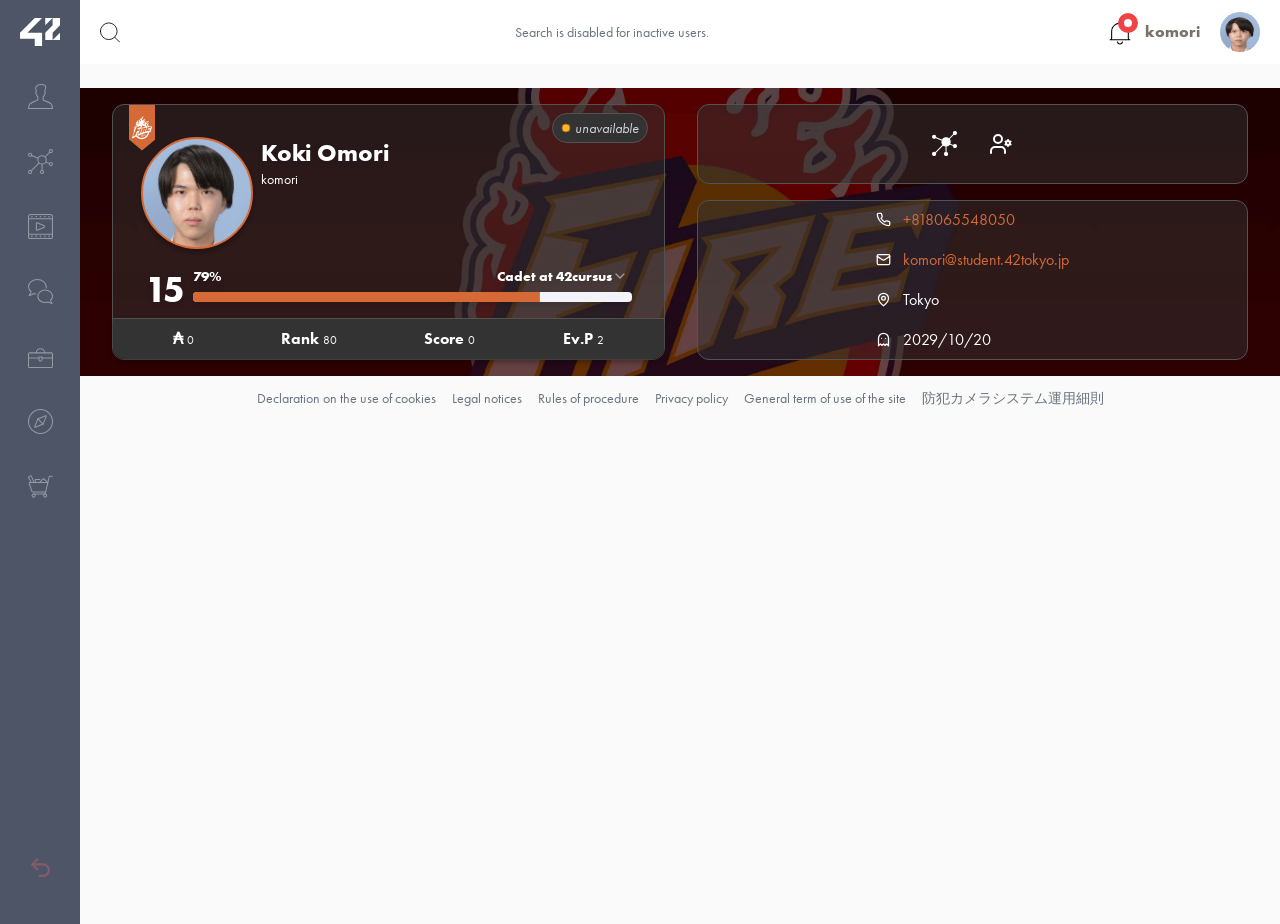
==== commit 7930093e: "Add files via upload" ====
--- a/02_profile.html
+++ b/02_profile.html
@@ -1,14 +1,14 @@
 <!DOCTYPE html> <html lang=en><!--
  Page saved with SingleFile 
  url: https://profile-v3.intra.42.fr/ 
- saved date: Sat Oct 24 2026 20:33:56 GMT+0900 (日本標準時)
+ saved date: Sat Oct 24 2026 21:00:14 GMT+0900 (日本標準時)
 --><meta charset=utf-8>
 <meta name=viewport content="width=device-width, initial-scale=1.0">
 <title>42 | Profile</title>
 <style>@tailwind base;@tailwind components;@tailwind utilities;*,:before,:after{box-sizing:border-box;border-width:0;border-style:solid;border-color:#e5e7eb}html,:host{line-height:1.5;-webkit-text-size-adjust:100%;-moz-tab-size:4;-o-tab-size:4;tab-size:4;font-family:futura-pt;font-feature-settings:normal;font-variation-settings:normal;-webkit-tap-highlight-color:transparent}body{margin:0;line-height:inherit}a{color:inherit;text-decoration:inherit}b{font-weight:bolder}button{font-family:inherit;font-feature-settings:inherit;font-variation-settings:inherit;font-size:100%;font-weight:inherit;line-height:inherit;color:inherit;margin:0;padding:0}button{text-transform:none}button,[type=button]{-webkit-appearance:button;background-color:transparent;background-image:none}:-moz-focusring{outline:auto}:-moz-ui-invalid{box-shadow:none}::-webkit-inner-spin-button,::-webkit-outer-spin-button{height:auto}::-webkit-search-decoration{-webkit-appearance:none}::-webkit-file-upload-button{-webkit-appearance:button;font:inherit}h1,h2,p{margin:0}ol{list-style:none;margin:0}input::-moz-placeholder,textarea::-moz-placeholder{opacity:1;color:#9ca3af}button{cursor:pointer}:disabled{cursor:default}img,svg,iframe{display:block;vertical-align:middle}img{max-width:100%}:root{--background:0 0% 100%;--muted-foreground:215.4 16.3% 46.9%;--border:214.3 31.8% 91.4%;--input:214.3 31.8% 91.4%;--secondary:210 40% 96.1%;--legacy-destructive:353.8,60%,61.8%;--legacy-main:180.6,100%,36.9%;--ring:215 20.2% 65.1%}:root{--background:0 0% 100%;--muted-foreground:215.4 16.3% 46.9%;--border:214.3 31.8% 91.4%;--input:214.3 31.8% 91.4%;--secondary:210 40% 96.1%;--ring:215 20.2% 65.1%}*{border-color:hsl(var(--border))}#root{width:100%}body{background-color:hsl(var(--background));--tw-text-opacity:1;color:rgb(0 0 0/var(--tw-text-opacity));font-feature-settings:"rlig"1,"calt"1;height:100vh}*,:before,:after{--tw-translate-x:0;--tw-translate-y:0;--tw-rotate:0;--tw-skew-x:0;--tw-skew-y:0;--tw-scale-x:1;--tw-scale-y:1;--tw-ring-inset: ;--tw-ring-offset-width:0px;--tw-ring-offset-color:#fff;--tw-ring-color:rgb(59 130 246/.5);--tw-ring-offset-shadow:0 0#0000;--tw-ring-shadow:0 0#0000;--tw-shadow:0 0#0000;--tw-blur: ;--tw-brightness: ;--tw-contrast: ;--tw-grayscale: ;--tw-hue-rotate: ;--tw-invert: ;--tw-saturate: ;--tw-sepia: ;--tw-drop-shadow: }::backdrop{--tw-translate-x:0;--tw-translate-y:0;--tw-rotate:0;--tw-skew-x:0;--tw-skew-y:0;--tw-scale-x:1;--tw-scale-y:1;--tw-ring-inset: ;--tw-ring-offset-width:0px;--tw-ring-offset-color:#fff;--tw-ring-color:rgb(59 130 246/.5);--tw-ring-offset-shadow:0 0#0000;--tw-ring-shadow:0 0#0000;--tw-shadow:0 0#0000;--tw-blur: ;--tw-brightness: ;--tw-contrast: ;--tw-grayscale: ;--tw-hue-rotate: ;--tw-invert: ;--tw-saturate: ;--tw-sepia: ;--tw-drop-shadow: }.prose :where(ol[type=A s]):not(:where([class~=not-prose],[class~=not-prose] *)){list-style-type:upper-alpha}.prose :where(ol[type=a s]):not(:where([class~=not-prose],[class~=not-prose] *)){list-style-type:lower-alpha}.prose :where(ol[type=I s]):not(:where([class~=not-prose],[class~=not-prose] *)){list-style-type:upper-roman}.prose :where(ol[type=i s]):not(:where([class~=not-prose],[class~=not-prose] *)){list-style-type:lower-roman}.fixed{position:fixed}.absolute{position:absolute}.relative{position:relative}.left-1\/2{left:50%}.left-4{left:1rem}.left-\[-100\%\]{left:-100%}.right-0{right:0}.right-4{right:1rem}.top-0{top:0}.top-1\/2{top:50%}.top-2{top:.5rem}.z-40{z-index:40}.z-50{z-index:50}.z-\[100\]{z-index:100}.mb-1{margin-bottom:.25rem}.mr-2{margin-right:.5rem}.mr-5{margin-right:1.25rem}.mr-\[-5px\]{margin-right:-5px}.mt-\[-5px\]{margin-top:-5px}.flex{display:flex}.grid{display:grid}.hidden{display:none}.aspect-square{aspect-ratio:1/1}.h-1\/2{height:50%}.h-10{height:2.5rem}.h-16{height:4rem}.h-2\.5{height:.625rem}.h-4{height:1rem}.h-5{height:1.25rem}.h-52{height:13rem}.h-6{height:1.5rem}.h-8{height:2rem}.h-full{height:100%}.max-h-screen{max-height:100vh}.min-h-screen{min-height:100vh}.w-10{width:2.5rem}.w-20{width:5rem}.w-4{width:1rem}.w-5{width:1.25rem}.w-52{width:13rem}.w-full{width:100%}.flex-1{flex:1 1 0%}.shrink-0{flex-shrink:0}.grow{flex-grow:1}.-translate-x-1\/2{--tw-translate-x:-50%}.-translate-y-1\/2{--tw-translate-y:-50%;transform:translate(var(--tw-translate-x),var(--tw-translate-y)) rotate(var(--tw-rotate)) skew(var(--tw-skew-x)) skewY(var(--tw-skew-y)) scaleX(var(--tw-scale-x)) scaleY(var(--tw-scale-y))}@keyframes pulse{50%{opacity:.5}}@keyframes spin{to{transform:rotate(360deg)}}.cursor-default{cursor:default}.cursor-pointer{cursor:pointer}.flex-row{flex-direction:row}.flex-col{flex-direction:column}.flex-col-reverse{flex-direction:column-reverse}.place-items-center{place-items:center}.items-end{align-items:flex-end}.items-center{align-items:center}.justify-center{justify-content:center}.justify-between{justify-content:space-between}.justify-around{justify-content:space-around}.gap-1{gap:.25rem}.gap-2{gap:.5rem}.gap-3{gap:.75rem}.gap-4{gap:1rem}.gap-6{gap:1.5rem}.overflow-hidden{overflow:hidden}.overflow-x-auto{overflow-x:auto}.rounded{border-radius:.25rem}.rounded-full{border-radius:9999px}.rounded-xl{border-radius:.75rem}.rounded-b-xl{border-bottom-right-radius:.75rem;border-bottom-left-radius:.75rem}.border{border-width:1px}.border-2{border-width:2px}.border-t{border-top-width:1px}.border-none{border-style:none}.border-ft-gray-border{--tw-border-opacity:1;border-color:rgb(83 83 83/var(--tw-border-opacity))}.border-input{border-color:hsl(var(--input))}.border-neutral-600{--tw-border-opacity:1;border-color:rgb(82 82 82/var(--tw-border-opacity))}.border-t-neutral-600{--tw-border-opacity:1;border-top-color:rgb(82 82 82/var(--tw-border-opacity))}.bg-\[\#4E5566\]{--tw-bg-opacity:1;background-color:rgb(78 85 102/var(--tw-bg-opacity))}.bg-ft-black{--tw-bg-opacity:1;background-color:rgb(18 18 18/var(--tw-bg-opacity))}.bg-ft-gray{--tw-bg-opacity:1;background-color:rgb(51 51 51/var(--tw-bg-opacity))}.bg-ft-gray\/50{background-color:#33333380}.bg-gray-300{--tw-bg-opacity:1;background-color:rgb(209 213 219/var(--tw-bg-opacity))}.bg-red-500{--tw-bg-opacity:1;background-color:rgb(239 68 68/var(--tw-bg-opacity))}.bg-secondary{background-color:hsl(var(--secondary))}.bg-transparent{background-color:transparent}.bg-white{--tw-bg-opacity:1;background-color:rgb(255 255 255/var(--tw-bg-opacity))}.bg-cover{background-size:cover}.bg-center{background-position:center}.bg-no-repeat{background-repeat:no-repeat}.fill-white{fill:#fff}.stroke-white{stroke:#fff}.p-4{padding:1rem}.px-1{padding-left:.25rem;padding-right:.25rem}.px-2{padding-left:.5rem;padding-right:.5rem}.px-4{padding-left:1rem;padding-right:1rem}.px-5{padding-left:1.25rem;padding-right:1.25rem}.px-8{padding-left:2rem;padding-right:2rem}.py-1{padding-top:.25rem;padding-bottom:.25rem}.py-2{padding-top:.5rem;padding-bottom:.5rem}.py-3{padding-top:.75rem;padding-bottom:.75rem}.py-4{padding-top:1rem;padding-bottom:1rem}.py-5{padding-top:1.25rem;padding-bottom:1.25rem}.py-6{padding-top:1.5rem;padding-bottom:1.5rem}.pb-16{padding-bottom:4rem}.pl-20{padding-left:5rem}.pl-7{padding-left:1.75rem}.pr-1{padding-right:.25rem}.pt-16{padding-top:4rem}.pt-8{padding-top:2rem}.text-center{text-align:center}.font-bold{font-family:futura-pt-bold}.text-2xl{font-size:1.5rem;line-height:2rem}.text-4xl{font-size:2.25rem;line-height:2.5rem}.text-sm{font-size:.875rem;line-height:1.25rem}.text-xs{font-size:.75rem;line-height:1rem}.font-bold{font-weight:700}.italic{font-style:italic}.text-black{--tw-text-opacity:1;color:rgb(0 0 0/var(--tw-text-opacity))}.text-gray-300{--tw-text-opacity:1;color:rgb(209 213 219/var(--tw-text-opacity))}.text-gray-500{--tw-text-opacity:1;color:rgb(107 114 128/var(--tw-text-opacity))}.text-legacy-main{color:hsl(var(--legacy-main))}.text-stone-500{--tw-text-opacity:1;color:rgb(120 113 108/var(--tw-text-opacity))}.text-white{--tw-text-opacity:1;color:rgb(255 255 255/var(--tw-text-opacity))}.opacity-40{opacity:.4}.opacity-50{opacity:.5}.shadow-base{--tw-shadow:0px 4px 4px 0px rgba(0,0,0,.25);box-shadow:var(--tw-ring-offset-shadow,0 0#0000),var(--tw-ring-shadow,0 0#0000),var(--tw-shadow)}.shadow-text-base{--tw-shadow:0px 4px 4px rgba(0,0,0,.25);box-shadow:var(--tw-ring-offset-shadow,0 0#0000),var(--tw-ring-shadow,0 0#0000),var(--tw-shadow)}.ring-offset-background{--tw-ring-offset-color:hsl(var(--background))}.drop-shadow-md{--tw-drop-shadow:drop-shadow(0 4px 3px rgb(0 0 0/.07)) drop-shadow(0 2px 2px rgb(0 0 0/.06));filter:var(--tw-blur) var(--tw-brightness) var(--tw-contrast) var(--tw-grayscale) var(--tw-hue-rotate) var(--tw-invert) var(--tw-saturate) var(--tw-sepia) var(--tw-drop-shadow)}.transition{transition-property:color,background-color,border-color,text-decoration-color,fill,stroke,opacity,box-shadow,transform,filter,backdrop-filter,-webkit-backdrop-filter}.duration-1000{transition-duration:1s}.ease-out{transition-timing-function:cubic-bezier(0,0,.2,1)}@keyframes enter{0%{opacity:var(--tw-enter-opacity,1);transform:translate3d(var(--tw-enter-translate-x,0),var(--tw-enter-translate-y,0),0) scale3d(var(--tw-enter-scale,1),var(--tw-enter-scale,1),var(--tw-enter-scale,1)) rotate(var(--tw-enter-rotate,0))}}@keyframes exit{to{opacity:var(--tw-exit-opacity,1);transform:translate3d(var(--tw-exit-translate-x,0),var(--tw-exit-translate-y,0),0) scale3d(var(--tw-exit-scale,1),var(--tw-exit-scale,1),var(--tw-exit-scale,1)) rotate(var(--tw-exit-rotate,0))}}.duration-1000{animation-duration:1s}.ease-out{animation-timing-function:cubic-bezier(0,0,.2,1)}.placeholder\:text-muted-foreground::-moz-placeholder{color:hsl(var(--muted-foreground))}.placeholder\:text-muted-foreground::placeholder{color:hsl(var(--muted-foreground))}.placeholder\:text-neutral-300::-moz-placeholder{--tw-text-opacity:1;color:rgb(212 212 212/var(--tw-text-opacity))}.hover\:fill-legacy-main:hover{fill:hsl(var(--legacy-main))}.hover\:stroke-legacy-main:hover{stroke:hsl(var(--legacy-main))}.hover\:text-emerald-500:hover{--tw-text-opacity:1;color:rgb(16 185 129/var(--tw-text-opacity))}.hover\:text-legacy-main:hover{color:hsl(var(--legacy-main))}.hover\:underline:hover{text-decoration-line:underline}.hover\:opacity-100:hover{opacity:1}.focus\:outline-none:focus{outline:2px solid transparent;outline-offset:2px}.focus\:ring-0:focus{--tw-ring-offset-shadow:var(--tw-ring-inset)0 0 0 var(--tw-ring-offset-width) var(--tw-ring-offset-color);--tw-ring-shadow:var(--tw-ring-inset)0 0 0 calc(0px + var(--tw-ring-offset-width)) var(--tw-ring-color);box-shadow:var(--tw-ring-offset-shadow),var(--tw-ring-shadow),var(--tw-shadow,0 0#0000)}.focus\:ring-ring:focus{--tw-ring-color:hsl(var(--ring))}.focus\:ring-offset-0:focus{--tw-ring-offset-width:0px}.disabled\:cursor-not-allowed:disabled{cursor:not-allowed}.disabled\:opacity-50:disabled{opacity:.5}@media (min-width:640px){.sm\:bottom-0{bottom:0}.sm\:right-0{right:0}.sm\:top-auto{top:auto}.sm\:flex-row{flex-direction:row}.sm\:flex-col{flex-direction:column}.sm\:gap-3{gap:.75rem}}@media (min-width:768px){.md\:left-0{left:0}.md\:block{display:block}.md\:flex{display:flex}.md\:hidden{display:none}.md\:h-40{height:10rem}.md\:w-40{width:10rem}.md\:w-auto{width:auto}.md\:max-w-\[420px\]{max-width:420px}.md\:gap-8{gap:2rem}.md\:px-8{padding-left:2rem;padding-right:2rem}.md\:pl-20{padding-left:5rem}}@media (min-width:1024px){.lg\:h-28{height:7rem}.lg\:w-28{width:7rem}.lg\:flex-row{flex-direction:row}.lg\:gap-4{gap:1rem}.lg\:py-0{padding-top:0;padding-bottom:0}.lg\:pl-2{padding-left:.5rem}.lg\:text-left{text-align:left}}@media (min-width:1280px){.xl\:h-72{height:18rem}.xl\:flex-row{flex-direction:row}.xl\:py-0{padding-top:0;padding-bottom:0}}@keyframes rotation{0%{transform:rotate(0)}50%{transform:rotate(359deg)}to{transform:rotate(0)}}#root{height:100%;background-color:#fafafa}.sidebar-animation,.content-animation{transition:all .3s cubic-bezier(.445,.05,.55,.95)}@keyframes overlayShow{0%{opacity:0}to{opacity:1}}@keyframes contentShow{0%{opacity:0;transform:translate(-50%,-48%) scale(.96)}to{opacity:1;transform:translate(-50%,-50%) scale(1)}}@keyframes tail_fin{0%{transform:scale(var(--fish-tail)) rotate(-45deg) rotateY(-25deg)}to{transform:scale(var(--fish-tail)) rotate(-45deg) rotateY(25deg)}}@keyframes mouth{0%{transform:rotate(var(--fish-mouth-angle)) scaleY(.3) scaleX(var(--fish-mouth))}to{transform:rotate(var(--fish-mouth-angle)) scaleY(1.3) scaleX(var(--fish-mouth))}}@keyframes swim_right{0%{transform:scaleX(1) translate(25vw) scale(var(--fish-size))}to{transform:scaleX(1) translate(110vw) scale(var(--fish-size))}}@keyframes swim_left{0%{transform:scaleX(-1) translate(-110vw) scale(var(--fish-size))}to{transform:scaleX(-1) translate(25vw) scale(var(--fish-size))}}</style>
 <style data-react-helmet=true>@font-face{font-family:"futura-pt";src:url([data-uri])format("woff2");font-style:normal;font-weight:700;font-stretch:normal}@font-face{font-family:"futura-pt";src:url([data-uri])format("woff2");font-style:normal;font-weight:400;font-stretch:normal}@font-face{font-family:"futura-pt";src:url([data-uri])format("woff2");font-style:italic;font-weight:400;font-stretch:normal}@font-face{font-family:"futura-pt-bold";src:url([data-uri])format("woff2");font-style:normal;font-weight:700;font-stretch:normal}</style><style>@keyframes _spin_1nqjn_1{0%{transform:rotate(0)}to{transform:rotate(360deg)}}@keyframes _wave_1nqjn_1{0%{transform:rotate(0)}50%{transform:rotate(20deg)}to{transform:rotate(0)}}@keyframes _heartBeat_1nqjn_1{0%{transform:scale(1)}50%{transform:scale(1.08)}to{transform:scale(1)}}@keyframes _flash_1nqjn_1{0%,50%,to{opacity:1}25%,75%{opacity:.2}}@keyframes _bounce_1nqjn_1{0%,20%,53%,to{transform:translate(0,0)}40%,43%{transform:translateY(-30px) scaleY(1.1)}70%{transform:translateY(-15px) scaleY(1.05)}80%{transform:translate(0,0) scaleY(.95)}90%{transform:translateY(-4px) scaleY(1.02)}}@keyframes _rubberBand_1nqjn_1{0%{transform:scale(1)}30%{transform:scale(1.25,.75)}40%{transform:scale(.75,1.25)}50%{transform:scale(1.15,.85)}65%{transform:scale(.95,1.05)}75%{transform:scale(1.05,.95)}to{transform:scale(1)}}@keyframes _headShake_1nqjn_1{0%{transform:translate(0)}6.5%{transform:translate(-6px) rotateY(-9deg)}18.5%{transform:translate(5px) rotateY(7deg)}31.5%{transform:translate(-3px) rotateY(-5deg)}43.5%{transform:translate(2px) rotateY(3deg)}50%{transform:translate(0)}}@keyframes _tada_1nqjn_1{0%{transform:scale(1)}10%,20%{transform:scale3d(.9,.9,.9) rotate(-3deg)}30%,50%,70%,90%{transform:scale3d(1.1,1.1,1.1) rotate(3deg)}40%,60%,80%{transform:scale3d(1.1,1.1,1.1) rotate(-3deg)}to{transform:scale(1)}}</style><meta name=referrer content=no-referrer><link rel=icon type=image/svg+xml href="[data-uri]"><style>.sf-hidden{display:none!important}</style><link rel=canonical href=https://profile-v3.intra.42.fr/><meta http-equiv=content-security-policy content="default-src 'none'; font-src 'self' data:; img-src 'self' data:; style-src 'unsafe-inline'; media-src 'self' data:; script-src 'unsafe-inline' data:; object-src 'self' data:; frame-src 'self' data:; form-action 'none'; base-uri 'none';"></head>
 <body>
- <div id=improved-intra-v3-incompatibility-warning><span>Improved Intra is not compatible with Intra v3 and probably never will be. We recommend </span><a href=https://profile.intra.42.fr/v3_early_access>switching back to Intra v2</a><span> for a better experience.</span><button id=improved-intra-v3-incompatibility-warning-close style="float:right;padding:0px 6px">✕</button></div><div id=root><div class=App><span id=licorns class="absolute top-1/2 left-1/2 -translate-x-1/2 -translate-y-1/2 z-50"></span><div class="fixed top-0 flex flex-col items-center z-50 w-20"><a href=https://profile-v3.intra.42.fr/ class="bg-[#4E5566] h-16 w-full flex items-center justify-center"><svg xmlns=http://www.w3.org/2000/svg xml:space=preserve viewBox="0 0 137.6 96.6" fill=#fff stroke=transparent width=40 height=32><path d="M229.2 443.9h50.7v25.4h25.3v-45.9h-50.6l50.6-50.7h-25.3l-50.7 50.7zM316.1 398.1l25.3-25.4h-25.3z" fill=#fff transform="translate(-229.2 -372.7)"></path><path d="m341.4 398.1-25.3 25.3v25.3h25.3v-25.3l25.4-25.3v-25.4h-25.4zM366.8 423.4l-25.4 25.3h25.4z" fill=#fff transform="translate(-229.2 -372.7)"></path></svg></a><div class="md:left-0 relative sidebar-animation w-full left-[-100%]" data-burger-open=false><div class="bg-[#4E5566] h-full min-h-screen flex flex-col justify-between"><div class="flex flex-col w-full"><a href=https://profile-v3.intra.42.fr/ class="py-5 w-full flex justify-center hover:opacity-100 opacity-40"><svg xmlns=http://www.w3.org/2000/svg viewBox="0 0 24 24" width=25 height=25 fill=none stroke=#fff><path fill=none stroke=#fff stroke-linecap=round stroke-linejoin=round d="M23.5 23.5a10.135 10.135 0 0 0-1-4.057c-.746-1.492-4-2.5-8-4v-3a3.75 3.75 0 0 0 1.5-3c.5 0 1-2 0-2.5 0-.3 1.339-2.8 1-4.5-.5-2.5-7.5-2.5-8-.5-3 0-1 4.594-1 5-1 .5-.5 2.5 0 2.5a3.75 3.75 0 0 0 1.5 3v3c-4 1.5-7.255 2.508-8 4a10.135 10.135 0 0 0-1 4.057Z"></path></svg></a><a href=https://projects.intra.42.fr/ class="py-5 w-full flex justify-center hover:opacity-100 opacity-40"><svg xmlns=http://www.w3.org/2000/svg viewBox="0 0 24 24" width=25 height=25 fill=none stroke=#fff><path fill=none stroke=#fff stroke-linecap=round stroke-linejoin=round d="M9.499 10.499a4 4 0 1 0 8 0 4 4 0 1 0-8 0ZM.5 5.499a1.5 1.5 0 1 0 3 0 1.5 1.5 0 1 0-3 0ZM20.5 1.999a1.5 1.5 0 1 0 3 0 1.5 1.5 0 1 0-3 0ZM.5 21.999a1.5 1.5 0 1 0 3 0 1.5 1.5 0 1 0-3 0ZM11.999 21.999a1.5 1.5 0 1 0 3 0 1.5 1.5 0 1 0-3 0ZM3.06 20.938l7.62-7.601M16.333 7.676l4.605-4.616M3.35 6.149l6.472 2.775M20.562 14.028l-3.618-1.495M13.499 20.499v-6M20.5 14.499a1.5 1.5 0 1 0 3 0 1.5 1.5 0 1 0-3 0Z"></path></svg></a><a href=https://elearning.intra.42.fr/ class="py-5 w-full flex justify-center hover:opacity-100 opacity-40"><svg xmlns=http://www.w3.org/2000/svg width=25 height=25 fill=none viewBox="0 0 24 24" stroke=#fff><path stroke=#fff stroke-linecap=round stroke-linejoin=round d="M21.5.5h-19a2 2 0 0 0-2 2v19a2 2 0 0 0 2 2h19a2 2 0 0 0 2-2v-19a2 2 0 0 0-2-2ZM.5 4.5h23M.5 19.5h23"></path><path stroke=#fff stroke-linecap=round stroke-linejoin=round d="M8.916 8.4A.654.654 0 0 0 8 9v6a.654.654 0 0 0 .916.6l6.626-2.9a.765.765 0 0 0 0-1.4L8.916 8.4Z"></path><path stroke=#fff d="M3.76 2.75a.25.25 0 0 1 0-.5M3.76 2.75a.25.25 0 0 0 0-.5M7.88 2.75a.25.25 0 0 1 0-.5M7.88 2.75a.25.25 0 1 0 0-.5M12 2.75a.25.25 0 1 1 0-.5M12 2.75a.25.25 0 1 0 0-.5M16.12 2.75a.25.25 0 1 1 0-.5M16.12 2.75a.25.25 0 1 0 0-.5M20.24 2.75a.25.25 0 1 1 0-.5M20.24 2.75a.25.25 0 1 0 0-.5"></path><g stroke=#fff><path d="M3.76 21.75a.25.25 0 1 1 0-.5M3.76 21.75a.25.25 0 1 0 0-.5"></path></g><g stroke=#fff><path d="M7.88 21.75a.25.25 0 1 1 0-.5M7.88 21.75a.25.25 0 1 0 0-.5"></path></g><g stroke=#fff><path d="M12 21.75a.25.25 0 1 1 0-.5M12 21.75a.25.25 0 1 0 0-.5"></path></g><g stroke=#fff><path d="M16.12 21.75a.25.25 0 1 1 0-.5M16.12 21.75a.25.25 0 1 0 0-.5"></path></g><g stroke=#fff><path d="M20.24 21.75a.25.25 0 1 1 0-.5M20.24 21.75a.25.25 0 1 0 0-.5"></path></g></svg></a><a href=https://stackoverflowteams.com/c/42network class="py-5 w-full flex justify-center hover:opacity-100 opacity-40"><svg xmlns=http://www.w3.org/2000/svg viewBox="0 0 24 24" width=25 height=25 fill=none stroke=#fff><path fill=none stroke=#fff stroke-linecap=round stroke-linejoin=round d="M9.5 16.5c0 4.288 5 7.5 9.5 5.5l4 1.5-1.5-3a4.994 4.994 0 0 0 2-4c0-3.154-3.134-6-7-6s-7 2.846-7 6Z"></path><path fill=none stroke=#fff stroke-linecap=round stroke-linejoin=round d="M17.4 8.5a5.822 5.822 0 0 0 .1-1c0-3.866-3.8-7-8.5-7S.5 3.634.5 7.5a6.434 6.434 0 0 0 2.517 4.97L1 16l4.939-1.976a9.993 9.993 0 0 0 1.561.361"></path></svg></a><a href=https://companies.intra.42.fr/ class="py-5 w-full flex justify-center hover:opacity-100 opacity-40"><svg xmlns=http://www.w3.org/2000/svg viewBox="0 0 24 24" width=25 height=25 fill=none stroke=#fff><title>tool-box</title><path fill=none stroke=#fff stroke-linecap=round stroke-linejoin=round d="M.5 13.501h10M13.5 13.501h10M1.5 8.501h21s1 0 1 1v12s0 1-1 1h-21s-1 0-1-1v-12s0-1 1-1"></path><path fill=none stroke=#fff stroke-linecap=round stroke-linejoin=round d="M13.5 15a1.5 1.5 0 0 1-3 0v-2.5h3ZM8 8.5a4 4 0 0 1 8 0"></path></svg></a><a href=https://meta.intra.42.fr/ class="py-5 w-full flex justify-center hover:opacity-100 opacity-40"><svg xmlns=http://www.w3.org/2000/svg width=25 height=25 viewBox="0 0 24 24" fill=none stroke=#fff><path fill=none stroke=#fff stroke-linecap=round stroke-linejoin=round d="M.5 12a11.5 11.5 0 1 0 23 0 11.5 11.5 0 1 0-23 0Z"></path><path fill=none stroke=#fff stroke-linecap=round stroke-linejoin=round d="m9.5 9.5 7.39-3.043a.5.5 0 0 1 .653.653L14.5 14.5"></path><path fill=none stroke=#fff stroke-linecap=round stroke-linejoin=round d="m14.5 14.5-5-5-3.043 7.39a.5.5 0 0 0 .653.653Z"></path></svg></a><a href=https://shop.intra.42.fr/ class="py-5 w-full flex justify-center hover:opacity-100 opacity-40"><svg xmlns=http://www.w3.org/2000/svg viewBox="0 0 24 24" width=25 height=25 fill=none stroke=#fff><title>shopping-cart-full</title><path fill=none stroke=#fff stroke-linecap=round stroke-linejoin=round d="M3.921 20.759a1.5 1.5 0 1 0 3 0 1.5 1.5 0 1 0-3 0M14.921 20.759a1.5 1.5 0 1 0 3 0 1.5 1.5 0 1 0-3 0"></path><path fill=none stroke=#fff stroke-linecap=round stroke-linejoin=round d="M23.421 2.259h-2.6a.5.5 0 0 0-.487.386l-3.913 16.614h-11"></path><path fill=none stroke=#fff stroke-linecap=round stroke-linejoin=round d="M16.921 17.259H4.281a.5.5 0 0 1-.474-.342l-2.667-8a.5.5 0 0 1 .475-.658h17.368"></path><path fill=none stroke=#fff stroke-linecap=round stroke-linejoin=round d="m10.921 8.259 3.65-3.65a.5.5 0 0 1 .7 0L19 8.259M5.921 8.259 3.13 2.036a.5.5 0 0 0-.671-.247l-1.6.759a.5.5 0 0 0-.24.658l2.3 5.053M6.921 8.259v-2.5a.5.5 0 0 1 .5-.5h4"></path></svg></a></div><div class="flex flex-col w-full pb-16"><a href=https://profile.intra.42.fr/v3_early_access class="py-5 w-full flex justify-center hover:opacity-100 opacity-40"><svg xmlns=http://www.w3.org/2000/svg width=25 height=25 viewBox="0 0 24 24" fill=none stroke=hsl(var(--legacy-destructive)) stroke-width=2 stroke-linecap=round stroke-linejoin=round class="lucide lucide-undo2"><path d="M9 14 4 9l5-5"></path><path d="M4 9h10.5a5.5 5.5 0 0 1 5.5 5.5v0a5.5 5.5 0 0 1-5.5 5.5H11"></path></svg></a></div></div></div></div><div class="w-full top-0 fixed z-40 pl-20 h-16"><div class="flex flex-row items-center justify-between h-full px-5 bg-white gap-4"><div class="h-full flex items-center md:hidden sf-hidden"><svg xmlns=http://www.w3.org/2000/svg width=24 height=24 viewBox="0 0 24 24" fill=none stroke=currentColor stroke-width=2 stroke-linecap=round stroke-linejoin=round class="text-legacy-main cursor-pointer"><line x1=4 x2=20 y1=12 y2=12></line><line x1=4 x2=20 y1=6 y2=6></line><line x1=4 x2=20 y1=18 y2=18></line>Menu</svg></div><div class="flex flex-col grow h-full relative"><div class="flex flex-row grow h-16 gap-3"><div class="flex flex-row items-center w-full md:w-auto"><svg xmlns=http://www.w3.org/2000/svg viewBox="0 0 24 24" width=20 height=21><path fill=none stroke=#000 stroke-linecap=round stroke-linejoin=round d="M.5 10.5a10 10 0 1 0 20 0 10 10 0 1 0-20 0ZM23.5 23.5l-5.929-5.929"></path></svg></div><div class="grow h-16 hidden md:flex"><div class="w-full h-full flex items-center justify-center"><div class="text-sm text-gray-500">Search is disabled for inactive users.</div></div></div></div></div><div class="h-full flex flex-row items-center gap-3"><button type=button id=radix-:r0: aria-haspopup=menu aria-expanded=false data-state=closed><div class="h-full flex flex-row items-center relative"><svg xmlns=http://www.w3.org/2000/svg width=25 height=28 viewBox="0 0 24 24"><title>alert-bell-notification-2</title><path fill=none stroke=#000 stroke-linecap=round stroke-linejoin=round d="M16 4.998a3 3 0 1 0 6 0 3 3 0 1 0-6 0"></path><path fill=none stroke=#000 stroke-linecap=round stroke-linejoin=round d="M19.437 10.489A8 8 0 0 1 19.5 11.5V18a1.5 1.5 0 0 0 1.5 1.5H2A1.5 1.5 0 0 0 3.5 18v-6.5a8.008 8.008 0 0 1 10-7.749M11.5.499v3M13.95 21.5a2.5 2.5 0 0 1-4.9 0"></path></svg><div class="user-action-count flex items-center justify-center absolute top-0 right-0 mr-[-5px] mt-[-5px] text-white h-5 w-5 rounded-full bg-red-500"><svg width=10 height=10 xmlns=http://www.w3.org/2000/svg><circle cx=5 cy=5 r=4 fill=white></circle></svg></div></div></button><div class="h-full flex flex-row items-center"><button type=button id=radix-:r2: aria-haspopup=menu aria-expanded=false data-state=closed><div class="dropdown flex flex-row items-center text-stone-500 hover:text-legacy-main"><span data-login=komori class="mr-5 font-bold">komori</span><span class="relative h-10 w-10 shrink-0 overflow-hidden rounded-full hidden md:block"><img class="aspect-square h-full w-full" src=[data-uri]